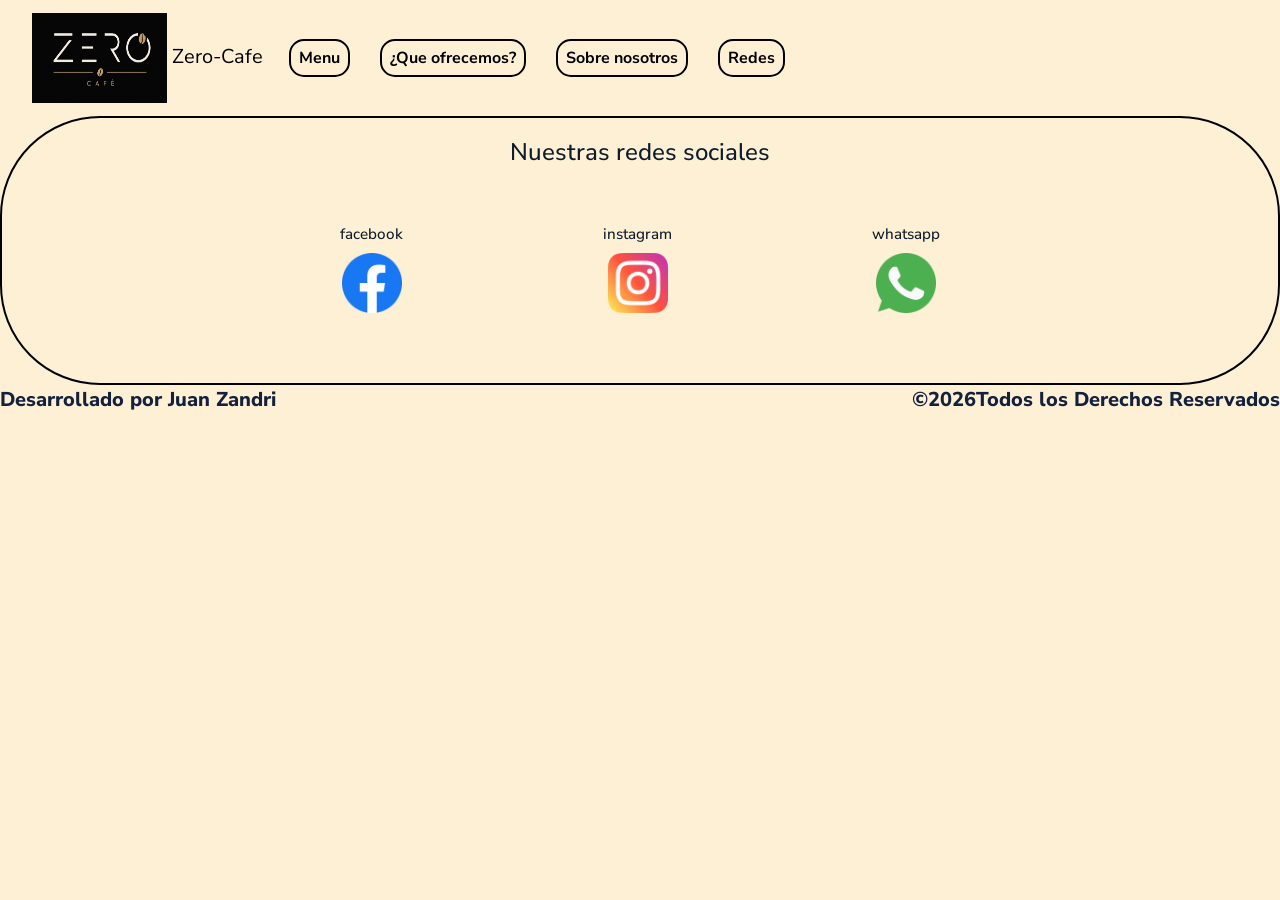
==== pages/contacto.html @ 095534e2 "feat: add bootstrap navbar with responsive toggle to remaining pages" ====
<!DOCTYPE html>
<html lang="es">
<head>
    <meta charset="UTF-8">
    <meta name="viewport" content="width=device-width, initial-scale=1.0">
    <title>Zero-Cafe / Contacto</title>

  <!-- Bootstrap-->
    <link href="https://cdn.jsdelivr.net/npm/bootstrap@5.3.3/dist/css/bootstrap.min.css" rel="stylesheet">

     <!-- css -->
    <link rel="stylesheet" href="../styles/styles.css">
</head>
<body>
  <header>
    <nav class="navbar navbar-expand-lg">
        <div class="container-fluid">
            <a class="navbar-brand" href="../index.html">
                <img class="logo" src="../logos/zero.jpeg" alt="Logo de la empresa Zero-Cafe" title="Logo Zero-Cafe">
                Zero-Cafe
            </a>

            <button class="navbar-toggler" type="button" data-bs-toggle="collapse" data-bs-target="#navbarNav"
                    aria-controls="navbarNav" aria-expanded="false" aria-label="Toggle navigation">
                <span class="navbar-toggler-icon"></span>
            </button>

            <div class="collapse navbar-collapse" id="navbarNav">
                <ul class="navbar-nav ms-auto">
                    <li class="nav-item">
                        <a class="nav-link mi-link" href="menu.html" title="Menu">Menu</a>
                    </li>
                    <li class="nav-item">
                        <a class="nav-link mi-link" href="servicios.html" title="servicios">¿Que ofrecemos?</a>
                    </li>
                    <li class="nav-item">
                        <a class="nav-link mi-link" href="sobre-mi.html" title="nosotros">Sobre nosotros</a>
                    </li>
                    <li class="nav-item">
                        <a class="nav-link mi-link" href="contacto.html" title="nuestras redes">Redes</a>
                    </li>
                </ul>
            </div>
        </div>
    </nav>
</header>
    <main>
      <section class="seccion-redes">
        <h2>Nuestras redes sociales</h2>
        <div class="contenedor-redes">
        <article>
          <h3>facebook</h3>
          <a href="https://www.facebook.com/?locale=es_LA" area-label="facebook" title="Nuestro facebook">
            <img class="RRSS-img-2" src="../logos/facebook.png" alt="logo facebook" title="facebook">
          </a>
        </article>
        <article>
          <h3>instagram</h3>
          <a  href="https://www.instagram.com/" area-label="instagram" title="Nuestro instagram">
            <img class="RRSS-img-2" src="../logos/instagram.png" alt="logo instagram" title="instagram">
          </a>
        </article>
        <article>
          <h3>whatsapp</h3>
          <a href="https://web.whatsapp.com/" area-label="whatsapp" title="Nuestro whatsapp">
            <img class="RRSS-img-2" src="../logos/whatsapp.png" alt="logo de whatsapp" title="whatsapp">
          </a>
        </article>
        </div>
        </section>
    </main>
    <footer>
    <p>Desarrollado por Juan Zandri</p>
    <p>&copy;<span id="year"></span>Todos los Derechos Reservados</p>
</footer>
<script src="https://cdn.jsdelivr.net/npm/bootstrap@5.3.3/dist/js/bootstrap.bundle.min.js">
    
</script>
<script>
     document.getElementById("year").textContent = new Date().getFullYear();
</script>
</body>
</html>
---- styles/styles.css ----
/* selector(etiqueta,class,id) {
 propiedad: valor;
} */
 /* font-family:Nunito Sans */
@import url('https://fonts.googleapis.com/css2?family=Nunito+Sans:ital,opsz,wght@0,6..12,200..1000;1,6..12,200..1000&family=Roboto&display=swap');
/* font-family: "Nunito Sans", sans-serif; */

/* colores
titulos #14213D */

:root{
--headings: #0D1B2A;
--text: #14213D;
--font-text:'Segoe UI', Tahoma, Geneva, Verdana, sans-serif;
--background-tarjetas: #fdf0d5;
}


body {
   background-color: #FDF0D5;
   font-family: "Nunito Sans", sans-serif;
}

 h1 {
    color: #0D1B2A;
    font-size: 2.5rem;
    
 } 
 p{
    color: #14213D;
    font-size: 1.25rem;
 }
 .cafes {
    color: #1B263B;
    font-size: 1.25rem;
    font-weight: 400;
 }
 h2, h3 {
   font-size: 1.5rem;
   color: #0D1B2A;
 }
 
 /* header */
header {
   position: sticky;
   top: 0;
   display: flex;
   justify-content: space-between;
   align-items: center;
   padding: 0 20px;

}

 .logo {
   width: 15vh;
   height: 10vh;
 }

 header nav ul{
   display: flex;
  gap: 10px;
 }

 header nav ul li {
   list-style: none;
   margin: 10px;
 }
 .nav-link {
   text-decoration: none;
   color:black;
   font-weight: 700;
   padding: 5px;
   border: 2px solid black;
   border-radius: 15px;
 }

 /* footer */
 footer{
   display: flex;
   justify-content:space-between;
   align-items: center;
   font-weight: 800;
 }

   .RS{
   display: flex;
   gap: 10px;   
   list-style: none;
   }
 .RRSS-img-ws{
position: fixed;
bottom: 50px;
right: 30px;
height: 5vh;
width: auto;
 }

 .footer-nav {
   list-style: none;
 }

.RRSS-img {
  
   height: 5vh;
   width: auto;
}

/* MENU */
.coffee{
display: flex;
flex-direction: column;
justify-content: space-evenly;

}


.logo-menu {
   width: 150vh;
   height: auto;
}

.coffee-img {
   width: 100vh;
   height: auto;
   
   
}

.comida-img {
   width: 100vh;
   height: auto;
}



/* INICIO */
.hero{
   display: flex;
   flex-direction: row;
  justify-content: space-evenly;
  align-items: center;
}
.inicio{
   height: 80vh;
   padding: 150px ;
}

.hero-img{
   width: 45vw;
   height: auto;
   border-radius: 30px;
}

.left{
   display: flex;
   flex-direction: column;
   align-items: center;
   font-weight: bold;
   font-size: small;
   gap: 5px;
}

.hero-title{
   color: var(--headings)
}

.hero-p, .hero-list{
color: var(--text)
}

.hero-list{
   list-style: none;
   display: flex;
   gap: 10px;
}

.hero-list li{
  padding: 5px;
  
}

.hero-nav{
   
}

.hero-nav a{
   text-decoration: none;
   color:var(--text);
   border: 2px solid black;
   border-radius: 20px;
   padding: 5px;
   font-weight: 800;
}

.right{

}

 .img-principal {
   width: 40vh;
   height: auto;
   border: 10px;
   border-radius: 50px;
   }
   
   /* TARJETA DE PRESENTACION, CAFES */

   .coffee {
  padding: 40px 20px;
  background-color: #FDF0D5; /* Fondo claro crema */
  font-family: 'Segoe UI', Tahoma, Geneva, Verdana, sans-serif;
  color: #2c221e;
}

/* Título principal "Cafes" */
.section-coffe {
  align-items: center;
  font-size: 2.5rem;
  margin-bottom: 30px;
  color: #1a1a1a;
}

/* Contenedor Grid para las tarjetas */
.coffee {
  display: flex;
  flex-direction: column;
  align-items: center;
}

/* Transformación de cada <article> en una tarjeta*/
.coffee article {
  background-color: #FDF0D5;
  border: 2px solid #1a1a1a;
  border-radius: 12px;
  padding: 24px;
  margin-bottom: 25px;
  max-width: 500px;
  width: 100%;
}


/* Títulos de cada café (h3) */
.coffee article h3 {
  font-size: 1.5rem;
  margin-top: 0;
  margin-bottom: 15px;
  color: #2c221e;
  border-bottom: 2px solid #FDF0D5;
  padding-bottom: 8px;
}

/* Ajuste y centrado de las imágenes */
.coffee-img {
  width: 100%;
  height: 280px;
  object-fit: cover;
  border-radius: 8px;
  display: block;
  margin-bottom: 15px;
}

/* Párrafo con la descripción */
.cafes {
  font-size: 0.95rem;
  line-height: 1.6;
  color: #555555;
  margin: 0;
}

/* Tarjetas de presentación comidas */

.section-c{
  padding: 40px 20px;
  background-color: #FDF0D5; /* Fondo claro crema */
  font-family: 'Segoe UI', Tahoma, Geneva, Verdana, sans-serif;
  color: #2c221e;
  display: flex;
  flex-direction: column;
  align-items: center;
}

/* titulo principal */
.comida{
   align-items: center;
   font-size: 2.5rem;
   margin-bottom: 30px;
   color: #1a1a1a;
}
 /* transformacion de article en tarjeta */
.section-c article{
   background-color: #FDF0D5;
   border: 2px solid black;
   border-radius: 12px;
   padding: 25px ;
   margin-bottom: 25px;
   max-width:500px ;
   width:100% ;
}

/* titulo de cada cafe (h3) */

.section-c article h3{
  font-size: 1.5rem;
  margin-top: 0;
  margin-bottom: 15px;
  color: #2c221e;
  border-bottom: 2px solid #f0e6d8;
  padding-bottom: 8px;
}

/* ajuste de las imagenes */
.comida-img{
  width: 100%;
  height: 280px;
  object-fit: cover;
  border-radius: 8px;
  display: block;
  margin-bottom: 15px;
}

.comida-p{
   font-size: 0.95rem;
   line-height: 1.6;
   color: #555555;
   margin: 0;
}

/* SOBRE MI */

.tarjeta-historia{
   display: flex;
   align-items: center;
   background-color: #FDF0D5;
   border: 2px solid black;
   border-radius: 12px;
   padding: 24px;
   margin: 20px auto;
   max-width: 80%;
}

.texto-tarjeta p{
   padding: 10px;
   font-family: var(--font-text);
   font-size:medium
}

.texto-tarjeta-2 p{
   font-family: var(--font-text);
   font-size: medium;
}


/* SERVICIOS */

.section-servicios{
   display: flex;
   gap: 20px;
   padding: 40px;
   justify-content: center
   ;
  
}

.servicios-img {
   width: 90px;
   height: auto;
   margin-bottom: 16px;
   border-radius: 50px;
   object-fit: cover;
}

.tarjeta-servicio{
   background-color: #1a1a1a;
   border: 2px solid #c8a364;
   color: #ffff;
   border-radius: 50px;
   align-items: center;
   padding: 20px;
   width: auto;
   text-align: center;
}

.tarjeta-servicio h2{
   font-family:  'Segoe UI', Tahoma, Geneva, Verdana, sans-serif;
   margin-top: 0;
   margin-bottom: 16px;
   color: #fcf8ee;
}

.tarjeta-servicio p{
   font-family: var(--font-text);
   font-size: medium;
   color: #fcf8ee;
}

/* CONTACTO */

.seccion-redes{
   text-align: center;
   padding: 20px;
   border: 2px solid black;
   border-radius: 100px;
}

.contenedor-redes{
display: flex;
flex-direction: row;
padding: 50px;
gap: 200px;
justify-content: center;
align-items: center;
}

.section-redes h2{
   margin-top: 0;
    font-family:  'Segoe UI', Tahoma, Geneva, Verdana, sans-serif;
    margin-bottom: 25px;
}

.RRSS-img-2{
   width: 60px;
  height: 60px;   
}

.contenedor-redes h3 {
  font-size: 0.95rem;
  margin-bottom: 10px;
}
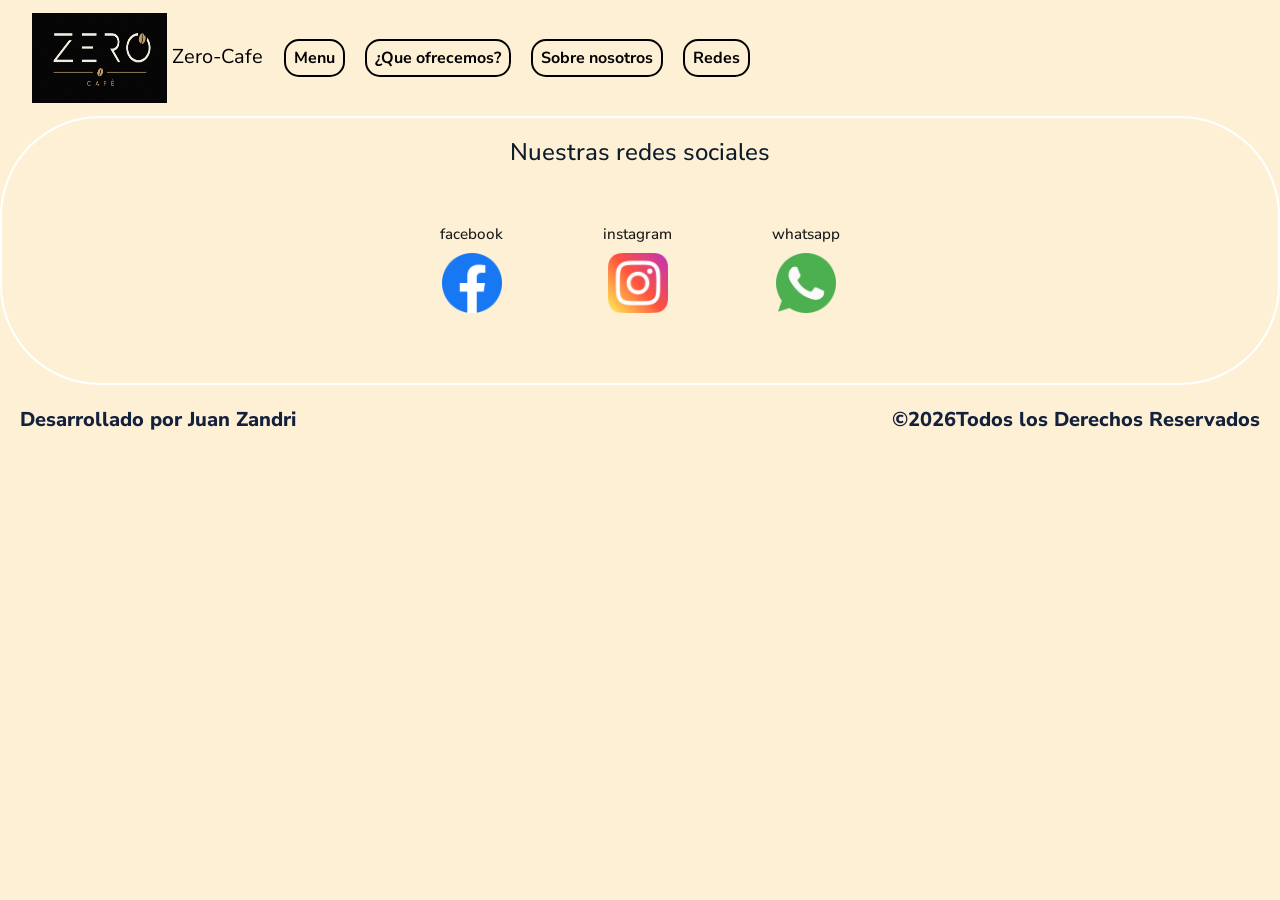
==== commit f09db948: "Add files via upload" ====
--- a/pages/contacto.html
+++ b/pages/contacto.html
@@ -1,83 +1,83 @@
-<!DOCTYPE html>
-<html lang="es">
-<head>
-    <meta charset="UTF-8">
-    <meta name="viewport" content="width=device-width, initial-scale=1.0">
-    <title>Zero-Cafe / Contacto</title>
-
-  <!-- Bootstrap-->
-    <link href="https://cdn.jsdelivr.net/npm/bootstrap@5.3.3/dist/css/bootstrap.min.css" rel="stylesheet">
-
-     <!-- css -->
-    <link rel="stylesheet" href="../styles/styles.css">
-</head>
-<body>
-  <header>
-    <nav class="navbar navbar-expand-lg">
-        <div class="container-fluid">
-            <a class="navbar-brand" href="../index.html">
-                <img class="logo" src="../logos/zero.jpeg" alt="Logo de la empresa Zero-Cafe" title="Logo Zero-Cafe">
-                Zero-Cafe
-            </a>
-
-            <button class="navbar-toggler" type="button" data-bs-toggle="collapse" data-bs-target="#navbarNav"
-                    aria-controls="navbarNav" aria-expanded="false" aria-label="Toggle navigation">
-                <span class="navbar-toggler-icon"></span>
-            </button>
-
-            <div class="collapse navbar-collapse" id="navbarNav">
-                <ul class="navbar-nav ms-auto">
-                    <li class="nav-item">
-                        <a class="nav-link mi-link" href="menu.html" title="Menu">Menu</a>
-                    </li>
-                    <li class="nav-item">
-                        <a class="nav-link mi-link" href="servicios.html" title="servicios">¿Que ofrecemos?</a>
-                    </li>
-                    <li class="nav-item">
-                        <a class="nav-link mi-link" href="sobre-mi.html" title="nosotros">Sobre nosotros</a>
-                    </li>
-                    <li class="nav-item">
-                        <a class="nav-link mi-link" href="contacto.html" title="nuestras redes">Redes</a>
-                    </li>
-                </ul>
-            </div>
-        </div>
-    </nav>
-</header>
-    <main>
-      <section class="seccion-redes">
-        <h2>Nuestras redes sociales</h2>
-        <div class="contenedor-redes">
-        <article>
-          <h3>facebook</h3>
-          <a href="https://www.facebook.com/?locale=es_LA" area-label="facebook" title="Nuestro facebook">
-            <img class="RRSS-img-2" src="../logos/facebook.png" alt="logo facebook" title="facebook">
-          </a>
-        </article>
-        <article>
-          <h3>instagram</h3>
-          <a  href="https://www.instagram.com/" area-label="instagram" title="Nuestro instagram">
-            <img class="RRSS-img-2" src="../logos/instagram.png" alt="logo instagram" title="instagram">
-          </a>
-        </article>
-        <article>
-          <h3>whatsapp</h3>
-          <a href="https://web.whatsapp.com/" area-label="whatsapp" title="Nuestro whatsapp">
-            <img class="RRSS-img-2" src="../logos/whatsapp.png" alt="logo de whatsapp" title="whatsapp">
-          </a>
-        </article>
-        </div>
-        </section>
-    </main>
-    <footer>
-    <p>Desarrollado por Juan Zandri</p>
-    <p>&copy;<span id="year"></span>Todos los Derechos Reservados</p>
-</footer>
-<script src="https://cdn.jsdelivr.net/npm/bootstrap@5.3.3/dist/js/bootstrap.bundle.min.js">
-    
-</script>
-<script>
-     document.getElementById("year").textContent = new Date().getFullYear();
-</script>
-</body>
+<!DOCTYPE html>
+<html lang="es">
+<head>
+    <meta charset="UTF-8">
+    <meta name="viewport" content="width=device-width, initial-scale=1.0">
+    <title>Zero-Cafe / Contacto</title>
+
+  <!-- Bootstrap-->
+    <link href="https://cdn.jsdelivr.net/npm/bootstrap@5.3.3/dist/css/bootstrap.min.css" rel="stylesheet">
+
+     <!-- css -->
+    <link rel="stylesheet" href="../styles/styles.css">
+</head>
+<body>
+  <header>
+    <nav class="navbar navbar-expand-lg">
+        <div class="container-fluid">
+            <a class="navbar-brand" href="../index.html">
+                <img class="logo" src="../logos/zero.jpeg" alt="Logo de la empresa Zero-Cafe" title="Logo Zero-Cafe">
+                Zero-Cafe
+            </a>
+
+            <button class="navbar-toggler" type="button" data-bs-toggle="collapse" data-bs-target="#navbarNav"
+                    aria-controls="navbarNav" aria-expanded="false" aria-label="Toggle navigation">
+                <span class="navbar-toggler-icon"></span>
+            </button>
+
+            <div class="collapse navbar-collapse" id="navbarNav">
+                <ul class="navbar-nav ms-auto">
+                    <li class="nav-item">
+                        <a class="nav-link mi-link" href="menu.html" title="Menu">Menu</a>
+                    </li>
+                    <li class="nav-item">
+                        <a class="nav-link mi-link" href="servicios.html" title="servicios">¿Que ofrecemos?</a>
+                    </li>
+                    <li class="nav-item">
+                        <a class="nav-link mi-link" href="sobre-mi.html" title="nosotros">Sobre nosotros</a>
+                    </li>
+                    <li class="nav-item">
+                        <a class="nav-link mi-link" href="contacto.html" title="nuestras redes">Redes</a>
+                    </li>
+                </ul>
+            </div>
+        </div>
+    </nav>
+</header>
+    <main>
+      <section class="seccion-redes">
+        <h2>Nuestras redes sociales</h2>
+        <div class="contenedor-redes">
+        <article>
+          <h3>facebook</h3>
+          <a href="https://www.facebook.com/?locale=es_LA" area-label="facebook" title="Nuestro facebook">
+            <img class="RRSS-img-2" src="../logos/facebook.png" alt="logo facebook" title="facebook">
+          </a>
+        </article>
+        <article>
+          <h3>instagram</h3>
+          <a  href="https://www.instagram.com/" area-label="instagram" title="Nuestro instagram">
+            <img class="RRSS-img-2" src="../logos/instagram.png" alt="logo instagram" title="instagram">
+          </a>
+        </article>
+        <article>
+          <h3>whatsapp</h3>
+          <a href="https://web.whatsapp.com/" area-label="whatsapp" title="Nuestro whatsapp">
+            <img class="RRSS-img-2" src="../logos/whatsapp.png" alt="logo de whatsapp" title="whatsapp">
+          </a>
+        </article>
+        </div>
+        </section>
+    </main>
+    <footer>
+    <p>Desarrollado por Juan Zandri</p>
+    <p>&copy;<span id="year"></span>Todos los Derechos Reservados</p>
+</footer>
+<script src="https://cdn.jsdelivr.net/npm/bootstrap@5.3.3/dist/js/bootstrap.bundle.min.js">
+    
+</script>
+<script>
+     document.getElementById("year").textContent = new Date().getFullYear();
+</script>
+</body>
 </html>
--- a/styles/styles.css
+++ b/styles/styles.css
@@ -1,428 +1,641 @@
-/* selector(etiqueta,class,id) {
- propiedad: valor;
-} */
- /* font-family:Nunito Sans */
-@import url('https://fonts.googleapis.com/css2?family=Nunito+Sans:ital,opsz,wght@0,6..12,200..1000;1,6..12,200..1000&family=Roboto&display=swap');
-/* font-family: "Nunito Sans", sans-serif; */
-
-/* colores
-titulos #14213D */
-
-:root{
---headings: #0D1B2A;
---text: #14213D;
---font-text:'Segoe UI', Tahoma, Geneva, Verdana, sans-serif;
---background-tarjetas: #fdf0d5;
-}
-
-
-body {
-   background-color: #FDF0D5;
-   font-family: "Nunito Sans", sans-serif;
-}
-
- h1 {
-    color: #0D1B2A;
-    font-size: 2.5rem;
-    
- } 
- p{
-    color: #14213D;
-    font-size: 1.25rem;
- }
- .cafes {
-    color: #1B263B;
-    font-size: 1.25rem;
-    font-weight: 400;
- }
- h2, h3 {
-   font-size: 1.5rem;
-   color: #0D1B2A;
- }
- 
- /* header */
-header {
-   position: sticky;
-   top: 0;
-   display: flex;
-   justify-content: space-between;
-   align-items: center;
-   padding: 0 20px;
-
-}
-
- .logo {
-   width: 15vh;
-   height: 10vh;
- }
-
- header nav ul{
-   display: flex;
-  gap: 10px;
- }
-
- header nav ul li {
-   list-style: none;
-   margin: 10px;
- }
- .nav-link {
-   text-decoration: none;
-   color:black;
-   font-weight: 700;
-   padding: 5px;
-   border: 2px solid black;
-   border-radius: 15px;
- }
-
- /* footer */
- footer{
-   display: flex;
-   justify-content:space-between;
-   align-items: center;
-   font-weight: 800;
- }
-
-   .RS{
-   display: flex;
-   gap: 10px;   
-   list-style: none;
-   }
- .RRSS-img-ws{
-position: fixed;
-bottom: 50px;
-right: 30px;
-height: 5vh;
-width: auto;
- }
-
- .footer-nav {
-   list-style: none;
- }
-
-.RRSS-img {
-  
-   height: 5vh;
-   width: auto;
-}
-
-/* MENU */
-.coffee{
-display: flex;
-flex-direction: column;
-justify-content: space-evenly;
-
-}
-
-
-.logo-menu {
-   width: 150vh;
-   height: auto;
-}
-
-.coffee-img {
-   width: 100vh;
-   height: auto;
-   
-   
-}
-
-.comida-img {
-   width: 100vh;
-   height: auto;
-}
-
-
-
-/* INICIO */
-.hero{
-   display: flex;
-   flex-direction: row;
-  justify-content: space-evenly;
-  align-items: center;
-}
-.inicio{
-   height: 80vh;
-   padding: 150px ;
-}
-
-.hero-img{
-   width: 45vw;
-   height: auto;
-   border-radius: 30px;
-}
-
-.left{
-   display: flex;
-   flex-direction: column;
-   align-items: center;
-   font-weight: bold;
-   font-size: small;
-   gap: 5px;
-}
-
-.hero-title{
-   color: var(--headings)
-}
-
-.hero-p, .hero-list{
-color: var(--text)
-}
-
-.hero-list{
-   list-style: none;
-   display: flex;
-   gap: 10px;
-}
-
-.hero-list li{
-  padding: 5px;
-  
-}
-
-.hero-nav{
-   
-}
-
-.hero-nav a{
-   text-decoration: none;
-   color:var(--text);
-   border: 2px solid black;
-   border-radius: 20px;
-   padding: 5px;
-   font-weight: 800;
-}
-
-.right{
-
-}
-
- .img-principal {
-   width: 40vh;
-   height: auto;
-   border: 10px;
-   border-radius: 50px;
-   }
-   
-   /* TARJETA DE PRESENTACION, CAFES */
-
-   .coffee {
-  padding: 40px 20px;
-  background-color: #FDF0D5; /* Fondo claro crema */
-  font-family: 'Segoe UI', Tahoma, Geneva, Verdana, sans-serif;
-  color: #2c221e;
-}
-
-/* Título principal "Cafes" */
-.section-coffe {
-  align-items: center;
-  font-size: 2.5rem;
-  margin-bottom: 30px;
-  color: #1a1a1a;
-}
-
-/* Contenedor Grid para las tarjetas */
-.coffee {
-  display: flex;
-  flex-direction: column;
-  align-items: center;
-}
-
-/* Transformación de cada <article> en una tarjeta*/
-.coffee article {
-  background-color: #FDF0D5;
-  border: 2px solid #1a1a1a;
-  border-radius: 12px;
-  padding: 24px;
-  margin-bottom: 25px;
-  max-width: 500px;
-  width: 100%;
-}
-
-
-/* Títulos de cada café (h3) */
-.coffee article h3 {
-  font-size: 1.5rem;
-  margin-top: 0;
-  margin-bottom: 15px;
-  color: #2c221e;
-  border-bottom: 2px solid #FDF0D5;
-  padding-bottom: 8px;
-}
-
-/* Ajuste y centrado de las imágenes */
-.coffee-img {
-  width: 100%;
-  height: 280px;
-  object-fit: cover;
-  border-radius: 8px;
-  display: block;
-  margin-bottom: 15px;
-}
-
-/* Párrafo con la descripción */
-.cafes {
-  font-size: 0.95rem;
-  line-height: 1.6;
-  color: #555555;
-  margin: 0;
-}
-
-/* Tarjetas de presentación comidas */
-
-.section-c{
-  padding: 40px 20px;
-  background-color: #FDF0D5; /* Fondo claro crema */
-  font-family: 'Segoe UI', Tahoma, Geneva, Verdana, sans-serif;
-  color: #2c221e;
-  display: flex;
-  flex-direction: column;
-  align-items: center;
-}
-
-/* titulo principal */
-.comida{
-   align-items: center;
-   font-size: 2.5rem;
-   margin-bottom: 30px;
-   color: #1a1a1a;
-}
- /* transformacion de article en tarjeta */
-.section-c article{
-   background-color: #FDF0D5;
-   border: 2px solid black;
-   border-radius: 12px;
-   padding: 25px ;
-   margin-bottom: 25px;
-   max-width:500px ;
-   width:100% ;
-}
-
-/* titulo de cada cafe (h3) */
-
-.section-c article h3{
-  font-size: 1.5rem;
-  margin-top: 0;
-  margin-bottom: 15px;
-  color: #2c221e;
-  border-bottom: 2px solid #f0e6d8;
-  padding-bottom: 8px;
-}
-
-/* ajuste de las imagenes */
-.comida-img{
-  width: 100%;
-  height: 280px;
-  object-fit: cover;
-  border-radius: 8px;
-  display: block;
-  margin-bottom: 15px;
-}
-
-.comida-p{
-   font-size: 0.95rem;
-   line-height: 1.6;
-   color: #555555;
-   margin: 0;
-}
-
-/* SOBRE MI */
-
-.tarjeta-historia{
-   display: flex;
-   align-items: center;
-   background-color: #FDF0D5;
-   border: 2px solid black;
-   border-radius: 12px;
-   padding: 24px;
-   margin: 20px auto;
-   max-width: 80%;
-}
-
-.texto-tarjeta p{
-   padding: 10px;
-   font-family: var(--font-text);
-   font-size:medium
-}
-
-.texto-tarjeta-2 p{
-   font-family: var(--font-text);
-   font-size: medium;
-}
-
-
-/* SERVICIOS */
-
-.section-servicios{
-   display: flex;
-   gap: 20px;
-   padding: 40px;
-   justify-content: center
-   ;
-  
-}
-
-.servicios-img {
-   width: 90px;
-   height: auto;
-   margin-bottom: 16px;
-   border-radius: 50px;
-   object-fit: cover;
-}
-
-.tarjeta-servicio{
-   background-color: #1a1a1a;
-   border: 2px solid #c8a364;
-   color: #ffff;
-   border-radius: 50px;
-   align-items: center;
-   padding: 20px;
-   width: auto;
-   text-align: center;
-}
-
-.tarjeta-servicio h2{
-   font-family:  'Segoe UI', Tahoma, Geneva, Verdana, sans-serif;
-   margin-top: 0;
-   margin-bottom: 16px;
-   color: #fcf8ee;
-}
-
-.tarjeta-servicio p{
-   font-family: var(--font-text);
-   font-size: medium;
-   color: #fcf8ee;
-}
-
-/* CONTACTO */
-
-.seccion-redes{
-   text-align: center;
-   padding: 20px;
-   border: 2px solid black;
-   border-radius: 100px;
-}
-
-.contenedor-redes{
-display: flex;
-flex-direction: row;
-padding: 50px;
-gap: 200px;
-justify-content: center;
-align-items: center;
-}
-
-.section-redes h2{
-   margin-top: 0;
-    font-family:  'Segoe UI', Tahoma, Geneva, Verdana, sans-serif;
-    margin-bottom: 25px;
-}
-
-.RRSS-img-2{
-   width: 60px;
-  height: 60px;   
-}
-
-.contenedor-redes h3 {
-  font-size: 0.95rem;
-  margin-bottom: 10px;
+/* selector(etiqueta,class,id) {
+ propiedad: valor;
+} */
+/* font-family:Nunito Sans */
+@import url('https://fonts.googleapis.com/css2?family=Nunito+Sans:ital,opsz,wght@0,6..12,200..1000;1,6..12,200..1000&family=Roboto&display=swap');
+
+:root{
+  --headings: #0D1B2A;
+  --text: #14213D;
+  --font-text:'Segoe UI', Tahoma, Geneva, Verdana, sans-serif;
+  --background-tarjetas: #fdf0d5;
+}
+
+img {
+  max-width: 100%;
+  height: auto;
+}
+
+/* BASE = MOBILE
+   Todo lo de acá abajo es el diseño de celular. */
+
+body {
+  background-color: #0d1b2a;
+  font-family: "Nunito Sans", sans-serif;
+}
+
+h1 {
+  color: #ffffff;
+  font-size: 2rem;
+}
+
+p {
+  color: #ffffff;
+  font-size: 1.1rem;
+}
+
+.cafes {
+  color: #ffffff;
+  font-size: 1.1rem;
+  font-weight: 400;
+}
+
+h2, h3 {
+  font-size: 1.3rem;
+  color: #ffffff;
+}
+
+/* header */
+header {
+  display: flex;
+  flex-direction: column;
+  align-items: center;
+  gap: 15px;
+  padding: 15px;
+}
+
+.logo {
+  width: auto;
+  height: 8vh;
+}
+
+header nav ul {
+  display: flex;
+  flex-wrap: wrap;
+  justify-content: center;
+  gap: 10px;
+}
+
+header nav ul li {
+  list-style: none;
+  margin: 5px;
+}
+
+.nav-link {
+  text-decoration: none;
+  color: #ffffff;
+  font-weight: 700;
+  padding: 5px 10px;
+  border: 2px solid #ffffff;
+  border-radius: 15px;
+  transition: background-color 0.3s ease, color 0.3s ease, transform 0.15s ease;
+}
+
+.nav-link:hover {
+  background-color: #ffffff;
+  color: #0d1b2a;
+}
+
+.nav-link:focus {
+  outline: 2px solid #c8a364;
+  outline-offset: 2px;
+}
+
+.nav-link:active {
+  transform: scale(0.95);
+}
+
+/* footer */
+footer {
+  display: flex;
+  flex-direction: column;
+  justify-content: center;
+  align-items: center;
+  gap: 15px;
+  font-weight: 800;
+  padding: 20px;
+}
+
+footer p {
+  color: #ffffff;
+}
+
+.RS {
+  display: flex;
+  gap: 10px;
+  list-style: none;
+}
+
+.RRSS-img-ws {
+  position: fixed;
+  bottom: 20px;
+  right: 20px;
+  height: 5vh;
+  width: auto;
+  transition: transform 0.3s ease;
+}
+
+.RRSS-img-ws:hover {
+  transform: scale(1.1);
+}
+
+.footer-nav {
+  list-style: none;
+}
+
+.RRSS-img {
+  height: 5vh;
+  width: auto;
+  transition: transform 0.3s ease;
+}
+
+.RRSS-img:hover {
+  transform: scale(1.1);
+}
+
+/* MENU */
+.coffee {
+  display: flex;
+  flex-direction: column;
+  align-items: center;
+  padding: 40px 20px;
+  background-color: #0d1b2a;
+  font-family: 'Segoe UI', Tahoma, Geneva, Verdana, sans-serif;
+  color: #ffffff;
+}
+
+.logo-menu {
+  width: 60vw;
+  height: auto;
+}
+
+.coffee-img {
+  width: 100%;
+  height: 280px;
+  object-fit: cover;
+  border-radius: 8px;
+  display: block;
+  margin-bottom: 15px;
+}
+
+.comida-img {
+  width: 100%;
+  height: 280px;
+  object-fit: cover;
+  border-radius: 8px;
+  display: block;
+  margin-bottom: 15px;
+}
+
+.section-coffee {
+  font-size: 1.8rem;
+  margin-bottom: 30px;
+  color: #ffffff;
+  text-align: center;
+}
+
+.coffee article {
+  background-color: #14213D;
+  border: 2px solid #ffffff;
+  border-radius: 12px;
+  padding: 24px;
+  margin-bottom: 25px;
+  max-width: 500px;
+  width: 100%;
+  transition: transform 0.3s ease, box-shadow 0.3s ease;
+}
+
+.coffee article:hover {
+  transform: translateY(-8px);
+  box-shadow: 0 10px 20px rgba(0, 0, 0, 0.3);
+}
+
+.coffee article h3 {
+  font-size: 1.3rem;
+  margin-top: 0;
+  margin-bottom: 15px;
+  color: #ffffff;
+  border-bottom: 2px solid #ffffff;
+  padding-bottom: 8px;
+}
+
+/* Tarjetas de comida */
+.section-c {
+  padding: 40px 20px;
+  background-color: #0d1b2a;
+  font-family: 'Segoe UI', Tahoma, Geneva, Verdana, sans-serif;
+  color: #ffffff;
+  display: flex;
+  flex-direction: column;
+  align-items: center;
+}
+
+.comida {
+  font-size: 1.8rem;
+  margin-bottom: 30px;
+  color: #ffffff;
+  text-align: center;
+}
+
+.section-c article {
+  background-color: #14213D;
+  border: 2px solid #ffffff;
+  border-radius: 12px;
+  padding: 25px;
+  margin-bottom: 25px;
+  max-width: 500px;
+  width: 100%;
+  transition: transform 0.3s ease, box-shadow 0.3s ease;
+}
+
+.section-c article:hover {
+  transform: translateY(-8px);
+  box-shadow: 0 10px 20px rgba(0, 0, 0, 0.3);
+}
+
+.section-c article h3 {
+  font-size: 1.3rem;
+  margin-top: 0;
+  margin-bottom: 15px;
+  color: #ffffff;
+  border-bottom: 2px solid #f0e6d8;
+  padding-bottom: 8px;
+}
+
+.comida-p {
+  font-size: 0.95rem;
+  line-height: 1.6;
+  color: #ffffff;
+  margin: 0;
+}
+
+/* INICIO / HERO — con grid-template-areas */
+.inicio {
+  min-height: 80vh;
+  padding: 30px 20px;
+}
+
+.hero {
+  display: grid;
+  grid-template-columns: 1fr;
+  grid-template-areas:
+    "imagen"
+    "texto";
+  gap: 20px;
+  align-items: center;
+  justify-items: center;
+}
+
+.left {
+  grid-area: texto;
+  display: flex;
+  flex-direction: column;
+  align-items: center;
+  text-align: center;
+  font-weight: bold;
+  font-size: small;
+  gap: 5px;
+}
+
+.right {
+  grid-area: imagen;
+}
+
+.hero-img {
+  width: 80vw;
+  height: auto;
+  border-radius: 30px;
+}
+
+.hero-title {
+  color: #ffffff;
+}
+
+.hero-p, .hero-list {
+  color: #ffffff;
+}
+
+.hero-list {
+  list-style: none;
+  display: flex;
+  flex-wrap: wrap;
+  justify-content: center;
+  gap: 10px;
+}
+
+.hero-list li {
+  padding: 5px;
+}
+
+.hero-nav a {
+  text-decoration: none;
+  color: #ffffff;
+  border: 2px solid #ffffff;
+  border-radius: 20px;
+  padding: 5px 10px;
+  font-weight: 800;
+  transition: background-color 0.3s ease, color 0.3s ease, transform 0.15s ease;
+}
+
+.hero-nav a:hover {
+  background-color: #ffffff;
+  color: #0d1b2a;
+}
+
+.hero-nav a:focus {
+  outline: 2px solid #c8a364;
+  outline-offset: 2px;
+}
+
+.hero-nav a:active {
+  transform: scale(0.95);
+}
+
+.img-principal {
+  width: 60vw;
+  max-width: 300px;
+  height: auto;
+  border-radius: 50px;
+}
+
+/* SOBRE MI */
+.tarjeta-historia {
+  display: flex;
+  flex-direction: column;
+  align-items: center;
+  background-color: #14213D;
+  border: 2px solid #ffffff;
+  border-radius: 12px;
+  padding: 16px;
+  margin: 20px auto;
+  max-width: 90%;
+}
+
+.tarjeta-historia img {
+  width: 100%;
+  max-width: 280px;
+}
+
+.texto-tarjeta p,
+.texto-tarjeta-2 p {
+  padding: 10px;
+  font-family: var(--font-text);
+  font-size: medium;
+  color: #ffffff;
+}
+
+/* SERVICIOS */
+.section-servicios {
+  padding: 20px;
+}
+
+.servicios-img {
+  width: 90px;
+  height: auto;
+  margin-bottom: 16px;
+  border-radius: 50px;
+  object-fit: cover;
+}
+
+.tarjeta-servicio {
+  background-color: #14213D;
+  border: 2px solid #c8a364;
+  color: #ffffff;
+  border-radius: 30px;
+  align-items: center;
+  padding: 20px;
+  width: 100%;
+  max-width: 350px;
+  margin: 0 auto 20px auto;
+  text-align: center;
+  transition: transform 0.3s ease, box-shadow 0.3s ease, border-color 0.3s ease;
+}
+
+.tarjeta-servicio:hover {
+  transform: translateY(-8px);
+  box-shadow: 0 10px 20px rgba(0, 0, 0, 0.4);
+  border-color: #ffffff;
+}
+
+.tarjeta-servicio h2 {
+  font-family: 'Segoe UI', Tahoma, Geneva, Verdana, sans-serif;
+  margin-top: 0;
+  margin-bottom: 16px;
+  color: #fcf8ee;
+}
+
+.tarjeta-servicio p {
+  font-family: var(--font-text);
+  font-size: medium;
+  color: #fcf8ee;
+}
+
+/* CONTACTO */
+.seccion-redes {
+  text-align: center;
+  padding: 20px;
+  border: 2px solid #ffffff;
+  border-radius: 30px;
+}
+
+.contenedor-redes {
+  display: flex;
+  flex-direction: column;
+  padding: 20px;
+  gap: 30px;
+  justify-content: center;
+  align-items: center;
+}
+
+.section-redes h2 {
+  margin-top: 0;
+  font-family: 'Segoe UI', Tahoma, Geneva, Verdana, sans-serif;
+  margin-bottom: 25px;
+  color: #ffffff;
+}
+
+.RRSS-img-2 {
+  width: 60px;
+  height: 60px;
+  transition: transform 0.3s ease;
+}
+
+.RRSS-img-2:hover {
+  transform: scale(1.15);
+}
+
+.contenedor-redes h3 {
+  font-size: 0.95rem;
+  margin-bottom: 10px;
+  color: #ffffff;
+}
+
+/* CAROUSEL */
+.carousel-item img {
+  height: 400px;
+  object-fit: cover;
+}
+
+
+/* ============================================
+   DESKTOP — a partir de 1024px
+   Acá adentro va todo lo que cambia respecto
+   a la base mobile de arriba.
+   ============================================ */
+@media (min-width: 1024px) {
+
+  body {
+    background-color: #FDF0D5;
+  }
+
+  h1 {
+    color: #0D1B2A;
+    font-size: 2.5rem;
+  }
+
+  p {
+    color: #14213D;
+    font-size: 1.25rem;
+  }
+
+  .cafes {
+    color: #1B263B;
+    font-size: 1.25rem;
+  }
+
+  h2, h3 {
+    font-size: 1.5rem;
+    color: #0D1B2A;
+  }
+
+  header {
+    flex-direction: row;
+    justify-content: space-between;
+    padding: 0 20px;
+  }
+
+  .logo {
+    width: 15vh;
+    height: 10vh;
+  }
+
+  header nav ul {
+    justify-content: flex-start;
+  }
+
+  .nav-link {
+    color: black;
+    border: 2px solid black;
+  }
+
+  .nav-link:hover {
+    background-color: black;
+    color: #ffffff;
+  }
+
+  footer {
+    flex-direction: row;
+    justify-content: space-between;
+  }
+
+  footer p {
+    color: var(--text);
+  }
+
+  .RRSS-img-ws {
+    bottom: 100px;
+    right: 30px;
+  }
+
+  .logo-menu {
+    width: 60vw;
+    max-width: 500px;
+  }
+
+  .coffee,
+  .section-c {
+    background-color: #FDF0D5;
+  }
+
+  .section-coffee,
+  .comida {
+    color: #1a1a1a;
+  }
+
+  .coffee article,
+  .section-c article {
+    background-color: #FDF0D5;
+    border: 2px solid #1a1a1a;
+  }
+
+  .coffee article h3,
+  .section-c article h3 {
+    color: #2c221e;
+  }
+
+  .comida-p,
+  .cafes {
+    color: #555555;
+  }
+
+  .inicio {
+    min-height: 80vh;
+    padding: 50px;
+  }
+
+  .hero {
+    grid-template-columns: 1fr 1fr;
+    grid-template-areas: "texto imagen";
+  }
+
+  .left {
+    text-align: left;
+    align-items: flex-start;
+  }
+
+  .hero-img {
+    width: 45vw;
+  }
+
+  .hero-title,
+  .hero-p,
+  .hero-list {
+    color: var(--text);
+  }
+
+  .hero-nav a {
+    color: var(--text);
+    border: 2px solid black;
+  }
+
+  .hero-nav a:hover {
+    background-color: black;
+    color: #ffffff;
+  }
+
+  .img-principal {
+    width: 40vh;
+    max-width: none;
+  }
+
+  .tarjeta-historia {
+    flex-direction: row;
+    background-color: #FDF0D5;
+    border: 2px solid black;
+    max-width: 80%;
+  }
+
+  .texto-tarjeta p,
+  .texto-tarjeta-2 p {
+    color: var(--text);
+  }
+
+  .tarjeta-servicio {
+    margin: 0;
+  }
+
+  .seccion-redes {
+    border-radius: 100px;
+  }
+
+  .contenedor-redes {
+    flex-direction: row;
+    padding: 50px;
+    gap: 100px;
+  }
+
+  .section-redes h2,
+  .contenedor-redes h3 {
+    color: #1a1a1a;
+  }
 }
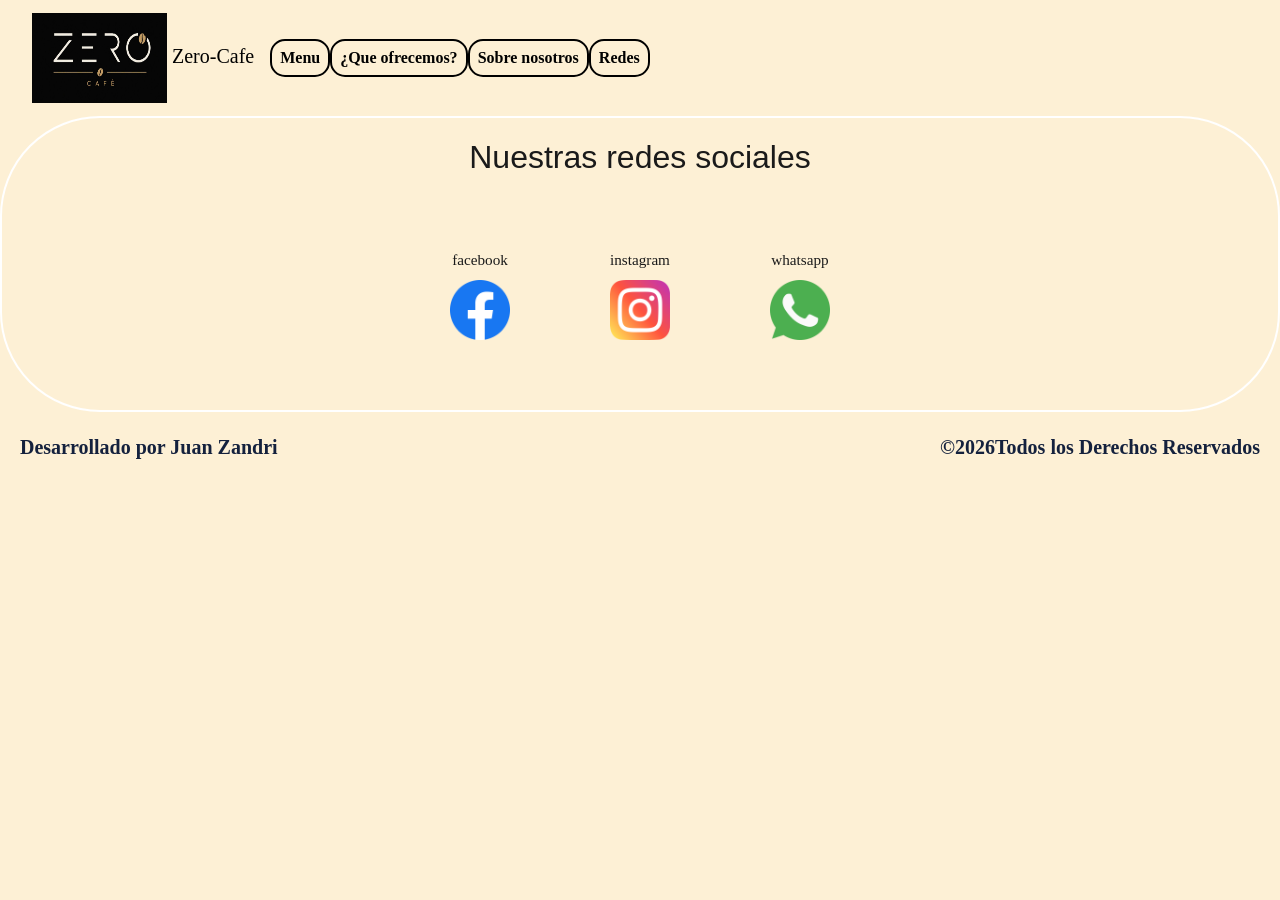
==== commit 88409d0b: "se agrego tamaño de tablet y animaciones con aos" ====
--- a/pages/contacto.html
+++ b/pages/contacto.html
@@ -1,83 +1,89 @@
-<!DOCTYPE html>
-<html lang="es">
-<head>
-    <meta charset="UTF-8">
-    <meta name="viewport" content="width=device-width, initial-scale=1.0">
-    <title>Zero-Cafe / Contacto</title>
-
-  <!-- Bootstrap-->
-    <link href="https://cdn.jsdelivr.net/npm/bootstrap@5.3.3/dist/css/bootstrap.min.css" rel="stylesheet">
-
-     <!-- css -->
-    <link rel="stylesheet" href="../styles/styles.css">
-</head>
-<body>
-  <header>
-    <nav class="navbar navbar-expand-lg">
-        <div class="container-fluid">
-            <a class="navbar-brand" href="../index.html">
-                <img class="logo" src="../logos/zero.jpeg" alt="Logo de la empresa Zero-Cafe" title="Logo Zero-Cafe">
-                Zero-Cafe
-            </a>
-
-            <button class="navbar-toggler" type="button" data-bs-toggle="collapse" data-bs-target="#navbarNav"
-                    aria-controls="navbarNav" aria-expanded="false" aria-label="Toggle navigation">
-                <span class="navbar-toggler-icon"></span>
-            </button>
-
-            <div class="collapse navbar-collapse" id="navbarNav">
-                <ul class="navbar-nav ms-auto">
-                    <li class="nav-item">
-                        <a class="nav-link mi-link" href="menu.html" title="Menu">Menu</a>
-                    </li>
-                    <li class="nav-item">
-                        <a class="nav-link mi-link" href="servicios.html" title="servicios">¿Que ofrecemos?</a>
-                    </li>
-                    <li class="nav-item">
-                        <a class="nav-link mi-link" href="sobre-mi.html" title="nosotros">Sobre nosotros</a>
-                    </li>
-                    <li class="nav-item">
-                        <a class="nav-link mi-link" href="contacto.html" title="nuestras redes">Redes</a>
-                    </li>
-                </ul>
-            </div>
-        </div>
-    </nav>
-</header>
-    <main>
-      <section class="seccion-redes">
-        <h2>Nuestras redes sociales</h2>
-        <div class="contenedor-redes">
-        <article>
-          <h3>facebook</h3>
-          <a href="https://www.facebook.com/?locale=es_LA" area-label="facebook" title="Nuestro facebook">
-            <img class="RRSS-img-2" src="../logos/facebook.png" alt="logo facebook" title="facebook">
-          </a>
-        </article>
-        <article>
-          <h3>instagram</h3>
-          <a  href="https://www.instagram.com/" area-label="instagram" title="Nuestro instagram">
-            <img class="RRSS-img-2" src="../logos/instagram.png" alt="logo instagram" title="instagram">
-          </a>
-        </article>
-        <article>
-          <h3>whatsapp</h3>
-          <a href="https://web.whatsapp.com/" area-label="whatsapp" title="Nuestro whatsapp">
-            <img class="RRSS-img-2" src="../logos/whatsapp.png" alt="logo de whatsapp" title="whatsapp">
-          </a>
-        </article>
-        </div>
-        </section>
-    </main>
-    <footer>
-    <p>Desarrollado por Juan Zandri</p>
-    <p>&copy;<span id="year"></span>Todos los Derechos Reservados</p>
-</footer>
-<script src="https://cdn.jsdelivr.net/npm/bootstrap@5.3.3/dist/js/bootstrap.bundle.min.js">
-    
-</script>
-<script>
-     document.getElementById("year").textContent = new Date().getFullYear();
-</script>
-</body>
+<!DOCTYPE html>
+<html lang="es">
+<head>
+    <meta charset="UTF-8">
+    <meta name="viewport" content="width=device-width, initial-scale=1.0">
+    <title>Zero-Cafe / Contacto</title>
+
+  <!-- Bootstrap-->
+    <link href="https://cdn.jsdelivr.net/npm/bootstrap@5.3.3/dist/css/bootstrap.min.css" rel="stylesheet">
+<!-- AOS -->
+    <link href="https://cdn.jsdelivr.net/npm/aos@2.3.1/dist/aos.css" rel="stylesheet">
+  
+     <!-- css -->
+    <link rel="stylesheet" href="../styles/styles.css">
+</head>
+<body>
+  <header>
+    <nav class="navbar navbar-expand-lg">
+        <div class="container-fluid">
+            <a class="navbar-brand" href="../index.html">
+                <img class="logo" src="../logos/zero.jpeg" alt="Logo de la empresa Zero-Cafe" title="Logo Zero-Cafe">
+                Zero-Cafe
+            </a>
+
+            <button class="navbar-toggler" type="button" data-bs-toggle="collapse" data-bs-target="#navbarNav"
+                    aria-controls="navbarNav" aria-expanded="false" aria-label="Toggle navigation">
+                <span class="navbar-toggler-icon"></span>
+            </button>
+
+            <div class="collapse navbar-collapse" id="navbarNav">
+                <ul class="navbar-nav ms-auto">
+                    <li class="nav-item">
+                        <a class="nav-link mi-link" href="menu.html" title="Menu">Menu</a>
+                    </li>
+                    <li class="nav-item">
+                        <a class="nav-link mi-link" href="servicios.html" title="servicios">¿Que ofrecemos?</a>
+                    </li>
+                    <li class="nav-item">
+                        <a class="nav-link mi-link" href="sobre-mi.html" title="nosotros">Sobre nosotros</a>
+                    </li>
+                    <li class="nav-item">
+                        <a class="nav-link mi-link" href="contacto.html" title="nuestras redes">Redes</a>
+                    </li>
+                </ul>
+            </div>
+        </div>
+    </nav>
+</header>
+    <main>
+      <section class="seccion-redes">
+        <h2>Nuestras redes sociales</h2>
+        <div class="contenedor-redes">
+        <article>
+          <h3>facebook</h3>
+          <a href="https://www.facebook.com/?locale=es_LA" area-label="facebook" title="Nuestro facebook">
+            <img class="RRSS-img-2" src="../logos/facebook.png" alt="logo facebook" title="facebook">
+          </a>
+        </article>
+        <article>
+          <h3>instagram</h3>
+          <a  href="https://www.instagram.com/" area-label="instagram" title="Nuestro instagram">
+            <img class="RRSS-img-2" src="../logos/instagram.png" alt="logo instagram" title="instagram">
+          </a>
+        </article>
+        <article>
+          <h3>whatsapp</h3>
+          <a href="https://web.whatsapp.com/" area-label="whatsapp" title="Nuestro whatsapp">
+            <img class="RRSS-img-2" src="../logos/whatsapp.png" alt="logo de whatsapp" title="whatsapp">
+          </a>
+        </article>
+        </div>
+        </section>
+    </main>
+    <footer>
+    <p>Desarrollado por Juan Zandri</p>
+    <p>&copy;<span id="year"></span>Todos los Derechos Reservados</p>
+</footer>
+<script src="https://cdn.jsdelivr.net/npm/bootstrap@5.3.3/dist/js/bootstrap.bundle.min.js">
+    
+</script>
+<script>
+     document.getElementById("year").textContent = new Date().getFullYear();
+</script>
+ <script src="https://cdn.jsdelivr.net/npm/aos@2.3.1/dist/aos.js"></script>
+   <script>
+    AOS.init()
+   </script>
+</body>
 </html>
--- a/styles/styles.css
+++ b/styles/styles.css
@@ -1,641 +1,582 @@
-/* selector(etiqueta,class,id) {
- propiedad: valor;
-} */
-/* font-family:Nunito Sans */
-@import url('https://fonts.googleapis.com/css2?family=Nunito+Sans:ital,opsz,wght@0,6..12,200..1000;1,6..12,200..1000&family=Roboto&display=swap');
-
-:root{
-  --headings: #0D1B2A;
-  --text: #14213D;
-  --font-text:'Segoe UI', Tahoma, Geneva, Verdana, sans-serif;
-  --background-tarjetas: #fdf0d5;
-}
-
-img {
-  max-width: 100%;
-  height: auto;
-}
-
-/* BASE = MOBILE
-   Todo lo de acá abajo es el diseño de celular. */
-
-body {
-  background-color: #0d1b2a;
-  font-family: "Nunito Sans", sans-serif;
-}
-
-h1 {
-  color: #ffffff;
-  font-size: 2rem;
-}
-
-p {
-  color: #ffffff;
-  font-size: 1.1rem;
-}
-
-.cafes {
-  color: #ffffff;
-  font-size: 1.1rem;
-  font-weight: 400;
-}
-
-h2, h3 {
-  font-size: 1.3rem;
-  color: #ffffff;
-}
-
-/* header */
-header {
-  display: flex;
-  flex-direction: column;
-  align-items: center;
-  gap: 15px;
-  padding: 15px;
-}
-
-.logo {
-  width: auto;
-  height: 8vh;
-}
-
-header nav ul {
-  display: flex;
-  flex-wrap: wrap;
-  justify-content: center;
-  gap: 10px;
-}
-
-header nav ul li {
-  list-style: none;
-  margin: 5px;
-}
-
-.nav-link {
-  text-decoration: none;
-  color: #ffffff;
-  font-weight: 700;
-  padding: 5px 10px;
-  border: 2px solid #ffffff;
-  border-radius: 15px;
-  transition: background-color 0.3s ease, color 0.3s ease, transform 0.15s ease;
-}
-
-.nav-link:hover {
-  background-color: #ffffff;
-  color: #0d1b2a;
-}
-
-.nav-link:focus {
-  outline: 2px solid #c8a364;
-  outline-offset: 2px;
-}
-
-.nav-link:active {
-  transform: scale(0.95);
-}
-
-/* footer */
-footer {
-  display: flex;
-  flex-direction: column;
-  justify-content: center;
-  align-items: center;
-  gap: 15px;
-  font-weight: 800;
-  padding: 20px;
-}
-
-footer p {
-  color: #ffffff;
-}
-
-.RS {
-  display: flex;
-  gap: 10px;
-  list-style: none;
-}
-
-.RRSS-img-ws {
-  position: fixed;
-  bottom: 20px;
-  right: 20px;
-  height: 5vh;
-  width: auto;
-  transition: transform 0.3s ease;
-}
-
-.RRSS-img-ws:hover {
-  transform: scale(1.1);
-}
-
-.footer-nav {
-  list-style: none;
-}
-
-.RRSS-img {
-  height: 5vh;
-  width: auto;
-  transition: transform 0.3s ease;
-}
-
-.RRSS-img:hover {
-  transform: scale(1.1);
-}
-
-/* MENU */
-.coffee {
-  display: flex;
-  flex-direction: column;
-  align-items: center;
-  padding: 40px 20px;
-  background-color: #0d1b2a;
-  font-family: 'Segoe UI', Tahoma, Geneva, Verdana, sans-serif;
-  color: #ffffff;
-}
-
-.logo-menu {
-  width: 60vw;
-  height: auto;
-}
-
-.coffee-img {
-  width: 100%;
-  height: 280px;
-  object-fit: cover;
-  border-radius: 8px;
-  display: block;
-  margin-bottom: 15px;
-}
-
-.comida-img {
-  width: 100%;
-  height: 280px;
-  object-fit: cover;
-  border-radius: 8px;
-  display: block;
-  margin-bottom: 15px;
-}
-
-.section-coffee {
-  font-size: 1.8rem;
-  margin-bottom: 30px;
-  color: #ffffff;
-  text-align: center;
-}
-
-.coffee article {
-  background-color: #14213D;
-  border: 2px solid #ffffff;
-  border-radius: 12px;
-  padding: 24px;
-  margin-bottom: 25px;
-  max-width: 500px;
-  width: 100%;
-  transition: transform 0.3s ease, box-shadow 0.3s ease;
-}
-
-.coffee article:hover {
-  transform: translateY(-8px);
-  box-shadow: 0 10px 20px rgba(0, 0, 0, 0.3);
-}
-
-.coffee article h3 {
-  font-size: 1.3rem;
-  margin-top: 0;
-  margin-bottom: 15px;
-  color: #ffffff;
-  border-bottom: 2px solid #ffffff;
-  padding-bottom: 8px;
-}
-
-/* Tarjetas de comida */
-.section-c {
-  padding: 40px 20px;
-  background-color: #0d1b2a;
-  font-family: 'Segoe UI', Tahoma, Geneva, Verdana, sans-serif;
-  color: #ffffff;
-  display: flex;
-  flex-direction: column;
-  align-items: center;
-}
-
-.comida {
-  font-size: 1.8rem;
-  margin-bottom: 30px;
-  color: #ffffff;
-  text-align: center;
-}
-
-.section-c article {
-  background-color: #14213D;
-  border: 2px solid #ffffff;
-  border-radius: 12px;
-  padding: 25px;
-  margin-bottom: 25px;
-  max-width: 500px;
-  width: 100%;
-  transition: transform 0.3s ease, box-shadow 0.3s ease;
-}
-
-.section-c article:hover {
-  transform: translateY(-8px);
-  box-shadow: 0 10px 20px rgba(0, 0, 0, 0.3);
-}
-
-.section-c article h3 {
-  font-size: 1.3rem;
-  margin-top: 0;
-  margin-bottom: 15px;
-  color: #ffffff;
-  border-bottom: 2px solid #f0e6d8;
-  padding-bottom: 8px;
-}
-
-.comida-p {
-  font-size: 0.95rem;
-  line-height: 1.6;
-  color: #ffffff;
-  margin: 0;
-}
-
-/* INICIO / HERO — con grid-template-areas */
-.inicio {
-  min-height: 80vh;
-  padding: 30px 20px;
-}
-
-.hero {
-  display: grid;
-  grid-template-columns: 1fr;
-  grid-template-areas:
-    "imagen"
-    "texto";
-  gap: 20px;
-  align-items: center;
-  justify-items: center;
-}
-
-.left {
-  grid-area: texto;
-  display: flex;
-  flex-direction: column;
-  align-items: center;
-  text-align: center;
-  font-weight: bold;
-  font-size: small;
-  gap: 5px;
-}
-
-.right {
-  grid-area: imagen;
-}
-
-.hero-img {
-  width: 80vw;
-  height: auto;
-  border-radius: 30px;
-}
-
-.hero-title {
-  color: #ffffff;
-}
-
-.hero-p, .hero-list {
-  color: #ffffff;
-}
-
-.hero-list {
-  list-style: none;
-  display: flex;
-  flex-wrap: wrap;
-  justify-content: center;
-  gap: 10px;
-}
-
-.hero-list li {
-  padding: 5px;
-}
-
-.hero-nav a {
-  text-decoration: none;
-  color: #ffffff;
-  border: 2px solid #ffffff;
-  border-radius: 20px;
-  padding: 5px 10px;
-  font-weight: 800;
-  transition: background-color 0.3s ease, color 0.3s ease, transform 0.15s ease;
-}
-
-.hero-nav a:hover {
-  background-color: #ffffff;
-  color: #0d1b2a;
-}
-
-.hero-nav a:focus {
-  outline: 2px solid #c8a364;
-  outline-offset: 2px;
-}
-
-.hero-nav a:active {
-  transform: scale(0.95);
-}
-
-.img-principal {
-  width: 60vw;
-  max-width: 300px;
-  height: auto;
-  border-radius: 50px;
-}
-
-/* SOBRE MI */
-.tarjeta-historia {
-  display: flex;
-  flex-direction: column;
-  align-items: center;
-  background-color: #14213D;
-  border: 2px solid #ffffff;
-  border-radius: 12px;
-  padding: 16px;
-  margin: 20px auto;
-  max-width: 90%;
-}
-
-.tarjeta-historia img {
-  width: 100%;
-  max-width: 280px;
-}
-
-.texto-tarjeta p,
-.texto-tarjeta-2 p {
-  padding: 10px;
-  font-family: var(--font-text);
-  font-size: medium;
-  color: #ffffff;
-}
-
-/* SERVICIOS */
-.section-servicios {
-  padding: 20px;
-}
-
-.servicios-img {
-  width: 90px;
-  height: auto;
-  margin-bottom: 16px;
-  border-radius: 50px;
-  object-fit: cover;
-}
-
-.tarjeta-servicio {
-  background-color: #14213D;
-  border: 2px solid #c8a364;
-  color: #ffffff;
-  border-radius: 30px;
-  align-items: center;
-  padding: 20px;
-  width: 100%;
-  max-width: 350px;
-  margin: 0 auto 20px auto;
-  text-align: center;
-  transition: transform 0.3s ease, box-shadow 0.3s ease, border-color 0.3s ease;
-}
-
-.tarjeta-servicio:hover {
-  transform: translateY(-8px);
-  box-shadow: 0 10px 20px rgba(0, 0, 0, 0.4);
-  border-color: #ffffff;
-}
-
-.tarjeta-servicio h2 {
-  font-family: 'Segoe UI', Tahoma, Geneva, Verdana, sans-serif;
-  margin-top: 0;
-  margin-bottom: 16px;
-  color: #fcf8ee;
-}
-
-.tarjeta-servicio p {
-  font-family: var(--font-text);
-  font-size: medium;
-  color: #fcf8ee;
-}
-
-/* CONTACTO */
-.seccion-redes {
-  text-align: center;
-  padding: 20px;
-  border: 2px solid #ffffff;
-  border-radius: 30px;
-}
-
-.contenedor-redes {
-  display: flex;
-  flex-direction: column;
-  padding: 20px;
-  gap: 30px;
-  justify-content: center;
-  align-items: center;
-}
-
-.section-redes h2 {
-  margin-top: 0;
-  font-family: 'Segoe UI', Tahoma, Geneva, Verdana, sans-serif;
-  margin-bottom: 25px;
-  color: #ffffff;
-}
-
-.RRSS-img-2 {
-  width: 60px;
-  height: 60px;
-  transition: transform 0.3s ease;
-}
-
-.RRSS-img-2:hover {
-  transform: scale(1.15);
-}
-
-.contenedor-redes h3 {
-  font-size: 0.95rem;
-  margin-bottom: 10px;
-  color: #ffffff;
-}
-
-/* CAROUSEL */
-.carousel-item img {
-  height: 400px;
-  object-fit: cover;
-}
-
-
-/* ============================================
-   DESKTOP — a partir de 1024px
-   Acá adentro va todo lo que cambia respecto
-   a la base mobile de arriba.
-   ============================================ */
-@media (min-width: 1024px) {
-
-  body {
-    background-color: #FDF0D5;
-  }
-
-  h1 {
-    color: #0D1B2A;
-    font-size: 2.5rem;
-  }
-
-  p {
-    color: #14213D;
-    font-size: 1.25rem;
-  }
-
-  .cafes {
-    color: #1B263B;
-    font-size: 1.25rem;
-  }
-
-  h2, h3 {
-    font-size: 1.5rem;
-    color: #0D1B2A;
-  }
-
-  header {
-    flex-direction: row;
-    justify-content: space-between;
-    padding: 0 20px;
-  }
-
-  .logo {
-    width: 15vh;
-    height: 10vh;
-  }
-
-  header nav ul {
-    justify-content: flex-start;
-  }
-
-  .nav-link {
-    color: black;
-    border: 2px solid black;
-  }
-
-  .nav-link:hover {
-    background-color: black;
-    color: #ffffff;
-  }
-
-  footer {
-    flex-direction: row;
-    justify-content: space-between;
-  }
-
-  footer p {
-    color: var(--text);
-  }
-
-  .RRSS-img-ws {
-    bottom: 100px;
-    right: 30px;
-  }
-
-  .logo-menu {
-    width: 60vw;
-    max-width: 500px;
-  }
-
-  .coffee,
-  .section-c {
-    background-color: #FDF0D5;
-  }
-
-  .section-coffee,
-  .comida {
-    color: #1a1a1a;
-  }
-
-  .coffee article,
-  .section-c article {
-    background-color: #FDF0D5;
-    border: 2px solid #1a1a1a;
-  }
-
-  .coffee article h3,
-  .section-c article h3 {
-    color: #2c221e;
-  }
-
-  .comida-p,
-  .cafes {
-    color: #555555;
-  }
-
-  .inicio {
-    min-height: 80vh;
-    padding: 50px;
-  }
-
-  .hero {
-    grid-template-columns: 1fr 1fr;
-    grid-template-areas: "texto imagen";
-  }
-
-  .left {
-    text-align: left;
-    align-items: flex-start;
-  }
-
-  .hero-img {
-    width: 45vw;
-  }
-
-  .hero-title,
-  .hero-p,
-  .hero-list {
-    color: var(--text);
-  }
-
-  .hero-nav a {
-    color: var(--text);
-    border: 2px solid black;
-  }
-
-  .hero-nav a:hover {
-    background-color: black;
-    color: #ffffff;
-  }
-
-  .img-principal {
-    width: 40vh;
-    max-width: none;
-  }
-
-  .tarjeta-historia {
-    flex-direction: row;
-    background-color: #FDF0D5;
-    border: 2px solid black;
-    max-width: 80%;
-  }
-
-  .texto-tarjeta p,
-  .texto-tarjeta-2 p {
-    color: var(--text);
-  }
-
-  .tarjeta-servicio {
-    margin: 0;
-  }
-
-  .seccion-redes {
-    border-radius: 100px;
-  }
-
-  .contenedor-redes {
-    flex-direction: row;
-    padding: 50px;
-    gap: 100px;
-  }
-
-  .section-redes h2,
-  .contenedor-redes h3 {
-    color: #1a1a1a;
-  }
-}+@import url("https://fonts.googleapis.com/css2?family=Nunito+Sans:ital,opsz,wght@0,6..12,200..1000;1,6..12,200..1000&family=Roboto&display=swap");
+* {
+  margin: 0;
+  padding: 0;
+}
+
+img {
+  max-width: 100%;
+  height: auto;
+}
+
+body {
+  background-color: #0d1b2a;
+  font-family: "'Segoe UI', Tahoma, Geneva, Verdana, sans-serif";
+}
+body h1 {
+  color: #ffffff;
+  font-size: 2rem;
+}
+body p {
+  color: #ffffff;
+  font-size: 1.1rem;
+}
+@media (min-width: 1024px) {
+  body {
+    background-color: #fdf0d5;
+  }
+  body h1 {
+    color: #0D1B2A;
+    font-size: 2.5rem;
+  }
+  body p {
+    color: #14213D;
+    font-size: 1.25rem;
+  }
+}
+
+header {
+  display: flex;
+  flex-direction: column;
+  align-items: center;
+  gap: 15px;
+  padding: 15px;
+}
+header .logo {
+  width: auto;
+  height: 8vh;
+}
+@media (min-width: 1024px) {
+  header .logo {
+    width: 15vh;
+    height: 10vh;
+  }
+}
+header .nav-link {
+  text-decoration: none;
+  color: #ffffff;
+  font-weight: 700;
+  padding: 5px 10px;
+  border: 2px solid #ffffff;
+  border-radius: 15px;
+  transition: background-color 0.3s ease, color 0.3s ease, transform 0.15s ease;
+}
+header header nav ul {
+  display: flex;
+  flex-wrap: wrap;
+  justify-content: center;
+  gap: 10px;
+}
+@media (min-width: 1024px) {
+  header header nav ul {
+    justify-content: flex-start;
+  }
+}
+header header nav ul li {
+  list-style: none;
+  margin: 5px;
+}
+header .nav-link:hover {
+  background-color: #ffffff;
+  color: #0d1b2a;
+}
+header .nav-link:focus {
+  outline: 2px solid #c8a364;
+  outline-offset: 2px;
+}
+header .nav-brand {
+  color: #ffffff;
+}
+@media (min-width: 1024px) {
+  header .nav-brand {
+    color: #ffffff;
+  }
+}
+header .nav-link:active {
+  transform: scale(0.95);
+}
+@media (min-width: 1024px) {
+  header .nav-link {
+    color: black;
+    border: 2px solid black;
+  }
+  header .nav-link:hover {
+    background-color: black;
+    color: #ffffff;
+  }
+}
+header .navbar-toggler {
+  border-color: #ffffff;
+}
+header .navbar-toggler-icon {
+  filter: invert(1);
+}
+@media (min-width: 1024px) {
+  header {
+    flex-direction: row;
+    justify-content: space-between;
+    padding: 0 20px;
+  }
+}
+
+footer {
+  display: flex;
+  flex-direction: column;
+  flex-wrap: nowrap;
+  justify-content: center;
+  align-items: center;
+  gap: 15px;
+  font-weight: 800;
+  padding: 20px;
+}
+footer ul {
+  display: flex;
+  gap: 10px;
+  list-style: none;
+}
+footer .RRSS-img {
+  height: 5vh;
+  width: auto;
+  transition: transform 0.3s ease;
+}
+footer .RRSS-img-ws {
+  position: fixed;
+  bottom: 20px;
+  right: 20px;
+  height: 5vh;
+  width: auto;
+  transition: transform 0.3s ease;
+}
+@media (min-width: 1024px) {
+  footer .RRSS-img-ws {
+    bottom: 100px;
+    right: 30px;
+  }
+}
+@media (min-width: 1024px) {
+  footer {
+    flex-direction: row;
+    justify-content: space-between;
+  }
+}
+footer footer p {
+  color: #ffffff;
+}
+@media (min-width: 1024px) {
+  footer footer p {
+    color: #14213D;
+  }
+}
+
+.inicio {
+  min-height: 80vh;
+  padding: 30px 20px;
+}
+.inicio .hero {
+  display: grid;
+  grid-template-columns: 1fr;
+  grid-template-areas: "imagen" "texto";
+  gap: 20px;
+  align-items: center;
+  justify-items: center;
+}
+.inicio .hero .left {
+  display: flex;
+  flex-direction: column;
+  flex-wrap: nowrap;
+  justify-content: flex-start;
+  align-items: center;
+  gap: 5px;
+  grid-area: texto;
+  text-align: center;
+  font-weight: bold;
+  font-size: small;
+}
+.inicio .hero .left figure .img-principal {
+  width: 60vw;
+  max-width: 300px;
+  height: auto;
+  border-radius: 50px;
+}
+@media (min-width: 768px) {
+  .inicio .hero .left figure .img-principal {
+    width: 45vw;
+  }
+}
+.inicio .hero .left .hero-title {
+  color: #ffffff;
+}
+.inicio .hero .left .hero-p {
+  color: #ffffff;
+}
+.inicio .hero .left .hero-list {
+  display: flex;
+  flex-direction: row;
+  flex-wrap: wrap;
+  justify-content: center;
+  align-items: normal;
+  gap: 10px;
+  list-style: none;
+}
+.inicio .hero .left .hero-list li {
+  padding: 5px;
+}
+.inicio .hero .left .hero-nav a {
+  text-decoration: none;
+  color: #ffffff;
+  border: 2px solid #ffffff;
+  border-radius: 20px;
+  padding: 5px 10px;
+  font-weight: 800;
+  transition: background-color 0.3s ease, color 0.3s ease, transform 0.15s ease;
+}
+.inicio .hero .left .hero-nav a:hover {
+  background-color: #ffffff;
+  color: #0d1b2a;
+}
+.inicio .hero .left .hero-nav a:focus {
+  outline: 2px solid #c8a364;
+  outline-offset: 2px;
+}
+.inicio .hero .left .hero-nav a:active {
+  transform: scale(0.95);
+}
+.inicio .hero .right {
+  grid-area: imagen;
+}
+.inicio .hero .right figure .hero-img {
+  width: 80vw;
+  height: auto;
+  border-radius: 30px;
+}
+@media (min-width: 1024px) {
+  .inicio {
+    padding: 50px;
+  }
+  .inicio .hero {
+    grid-template-columns: 1fr 1fr;
+    grid-template-areas: "texto imagen";
+  }
+  .inicio .hero .left {
+    text-align: left;
+    align-items: flex-start;
+  }
+  .inicio .hero .left figure .img-principal {
+    width: 40vh;
+    max-width: none;
+  }
+  .inicio .hero .left .hero-title,
+  .inicio .hero .left .hero-p,
+  .inicio .hero .left .hero-list {
+    color: #14213D;
+  }
+  .inicio .hero .left .hero-nav a {
+    color: #14213D;
+    border: 2px solid black;
+  }
+  .inicio .hero .left .hero-nav a:hover {
+    background-color: black;
+    color: #ffffff;
+  }
+  .inicio .hero .right figure .hero-img {
+    width: 45vw;
+  }
+}
+@media (min-width: 1024px) and (min-width: 768px) {
+  .inicio .hero .right figure .hero-img {
+    width: 60vw;
+  }
+}
+
+.tarjeta-base, .section-c article, .coffee article {
+  background-color: #14213D;
+  border: 2px solid #ffffff;
+  border-radius: 12px;
+  margin-bottom: 25px;
+  max-width: 500px;
+  width: 100%;
+  transition: transform 0.3s ease, box-shadow 0.3s ease;
+}
+.tarjeta-base:hover, .section-c article:hover, .coffee article:hover {
+  transform: translateY(-8px);
+  box-shadow: 0 10px 20px rgba(0, 0, 0, 0.3);
+}
+
+.coffee {
+  display: flex;
+  flex-direction: column;
+  align-items: center;
+  padding: 40px 20px;
+  background-color: #0d1b2a;
+  font-family: "Segoe UI", Tahoma, Geneva, Verdana, sans-serif;
+  color: #ffffff;
+}
+.coffee .section-coffee {
+  font-size: 1.8rem;
+  margin-bottom: 30px;
+  color: #ffffff;
+  text-align: center;
+}
+.coffee article {
+  padding: 24px;
+}
+.coffee article h3 {
+  font-size: 1.3rem;
+  margin-top: 0;
+  margin-bottom: 15px;
+  color: #ffffff;
+  border-bottom: 2px solid #f0e6d8;
+  padding-bottom: 8px;
+}
+.coffee .coffee-img {
+  width: 100%;
+  height: 280px;
+  object-fit: cover;
+  border-radius: 8px;
+  display: block;
+  margin-bottom: 15px;
+}
+.coffee .cafes {
+  color: #ffffff;
+  font-size: 1.1rem;
+  font-weight: 400;
+}
+@media (min-width: 1024px) {
+  .coffee {
+    background-color: #fdf0d5;
+  }
+  .coffee .section-coffee {
+    color: #1a1a1a;
+  }
+  .coffee article {
+    background-color: #FDF0D5;
+    border: 2px solid #1a1a1a;
+  }
+  .coffee article h3 {
+    color: #2c221e;
+  }
+  .coffee .cafes {
+    color: #1B263B;
+  }
+}
+
+.section-c {
+  padding: 40px 20px;
+  background-color: #0d1b2a;
+  font-family: "Segoe UI", Tahoma, Geneva, Verdana, sans-serif;
+  color: #ffffff;
+  display: flex;
+  flex-direction: column;
+  align-items: center;
+}
+.section-c .comida {
+  font-size: 1.8rem;
+  margin-bottom: 30px;
+  color: #ffffff;
+  text-align: center;
+}
+.section-c article {
+  padding: 25px;
+}
+.section-c article h3 {
+  font-size: 1.3rem;
+  margin-top: 0;
+  margin-bottom: 15px;
+  color: #ffffff;
+  border-bottom: 2px solid #f0e6d8;
+  padding-bottom: 8px;
+}
+.section-c .comida-img {
+  width: 100%;
+  height: 280px;
+  object-fit: cover;
+  border-radius: 8px;
+  display: block;
+  margin-bottom: 15px;
+}
+.section-c .comida-p {
+  font-size: 0.95rem;
+  line-height: 1.6;
+  color: #ffffff;
+  margin: 0;
+}
+@media (min-width: 1024px) {
+  .section-c {
+    background-color: #fdf0d5;
+  }
+  .section-c .comida {
+    color: #1a1a1a;
+  }
+  .section-c article {
+    background-color: #FDF0D5;
+    border: 2px solid #1a1a1a;
+  }
+  .section-c article h3 {
+    color: #2c221e;
+  }
+  .section-c .comida-p {
+    color: #1B263B;
+  }
+}
+
+.section-servicios {
+  padding: 20px;
+}
+.section-servicios .tarjeta-servicio {
+  background-color: #14213D;
+  border: 2px solid #c8a364;
+  color: #ffffff;
+  border-radius: 30px;
+  align-items: center;
+  padding: 20px;
+  width: 100%;
+  max-width: 350px;
+  margin: 0 auto 20px auto;
+  text-align: center;
+  transition: transform 0.3s ease, box-shadow 0.3s ease, border-color 0.3s ease;
+}
+.section-servicios .tarjeta-servicio:hover {
+  transform: translateY(-8px);
+  box-shadow: 0 10px 20px rgba(0, 0, 0, 0.4);
+  border-color: #ffffff;
+}
+.section-servicios .tarjeta-servicio h2 {
+  font-family: "Segoe UI", Tahoma, Geneva, Verdana, sans-serif;
+  margin-top: 0;
+  margin-bottom: 16px;
+  color: #fcf8ee;
+}
+.section-servicios .tarjeta-servicio .servicios-img {
+  width: 90px;
+  height: auto;
+  margin-bottom: 16px;
+  border-radius: 50px;
+  object-fit: cover;
+}
+.section-servicios .tarjeta-servicio p {
+  font-family: "'Segoe UI', Tahoma, Geneva, Verdana, sans-serif";
+  font-size: medium;
+  color: #fcf8ee;
+}
+@media (min-width: 1024px) {
+  .section-servicios .tarjeta-servicio {
+    margin: 0;
+  }
+}
+
+.tarjeta-historia {
+  display: flex;
+  flex-direction: column;
+  align-items: center;
+  background-color: #14213D;
+  border: 2px solid #ffffff;
+  border-radius: 12px;
+  padding: 16px;
+  margin: 20px auto;
+  max-width: 90%;
+}
+.tarjeta-historia img {
+  width: 100%;
+  max-width: 280px;
+}
+.tarjeta-historia h2, .tarjeta-historia h3 {
+  color: #ffffff;
+  font-size: 1.3rem;
+}
+.tarjeta-historia .texto-tarjeta p,
+.tarjeta-historia .texto-tarjeta-2 p {
+  padding: 10px;
+  font-family: "'Segoe UI', Tahoma, Geneva, Verdana, sans-serif";
+  font-size: medium;
+  color: #ffffff;
+}
+@media (min-width: 1024px) {
+  .tarjeta-historia .texto-tarjeta p,
+  .tarjeta-historia .texto-tarjeta-2 p {
+    color: #14213D;
+  }
+}
+@media (min-width: 1024px) {
+  .tarjeta-historia {
+    flex-direction: row;
+    background-color: #FDF0D5;
+    border: 2px solid black;
+    max-width: 80%;
+  }
+  .tarjeta-historia .texto-tarjeta p,
+  .tarjeta-historia .texto-tarjeta-2 p {
+    color: #14213D;
+  }
+  .tarjeta-historia h2, .tarjeta-historia h3 {
+    color: #0D1B2A;
+    font-size: 1.5rem;
+  }
+}
+@media (min-width: 1024px) {
+  .tarjeta-historia {
+    flex-direction: row;
+    background-color: #fdf0d5;
+    border: 2px solid black;
+    max-width: 80%;
+  }
+}
+
+.seccion-redes {
+  text-align: center;
+  padding: 20px;
+  border: 2px solid #ffffff;
+  border-radius: 30px;
+}
+.seccion-redes h2 {
+  margin-top: 0;
+  font-family: "Segoe UI", Tahoma, Geneva, Verdana, sans-serif;
+  margin-bottom: 25px;
+  color: #ffffff;
+}
+.seccion-redes .contenedor-redes {
+  display: flex;
+  flex-direction: column;
+  flex-wrap: normal;
+  justify-content: center;
+  align-items: center;
+  gap: 30px;
+  padding: 20px;
+}
+.seccion-redes .contenedor-redes h3 {
+  font-size: 0.95rem;
+  margin-bottom: 10px;
+  color: #ffffff;
+}
+.seccion-redes .contenedor-redes .RRSS-img-2 {
+  width: 60px;
+  height: 60px;
+  transition: transform 0.3s ease;
+}
+.seccion-redes .contenedor-redes .RRSS-img-2:hover {
+  transform: scale(1.15);
+}
+@media (min-width: 1024px) {
+  .seccion-redes .contenedor-redes {
+    flex-direction: row;
+    padding: 50px;
+    gap: 100px;
+  }
+  .seccion-redes .contenedor-redes h3 {
+    color: #1a1a1a;
+  }
+}
+@media (min-width: 1024px) {
+  .seccion-redes {
+    border-radius: 100px;
+  }
+  .seccion-redes h2 {
+    color: #1a1a1a;
+  }
+}
+@media (min-width: 1024px) {
+  .seccion-redes {
+    border-radius: 100px;
+  }
+}
+
+/*# sourceMappingURL=styles.css.map */
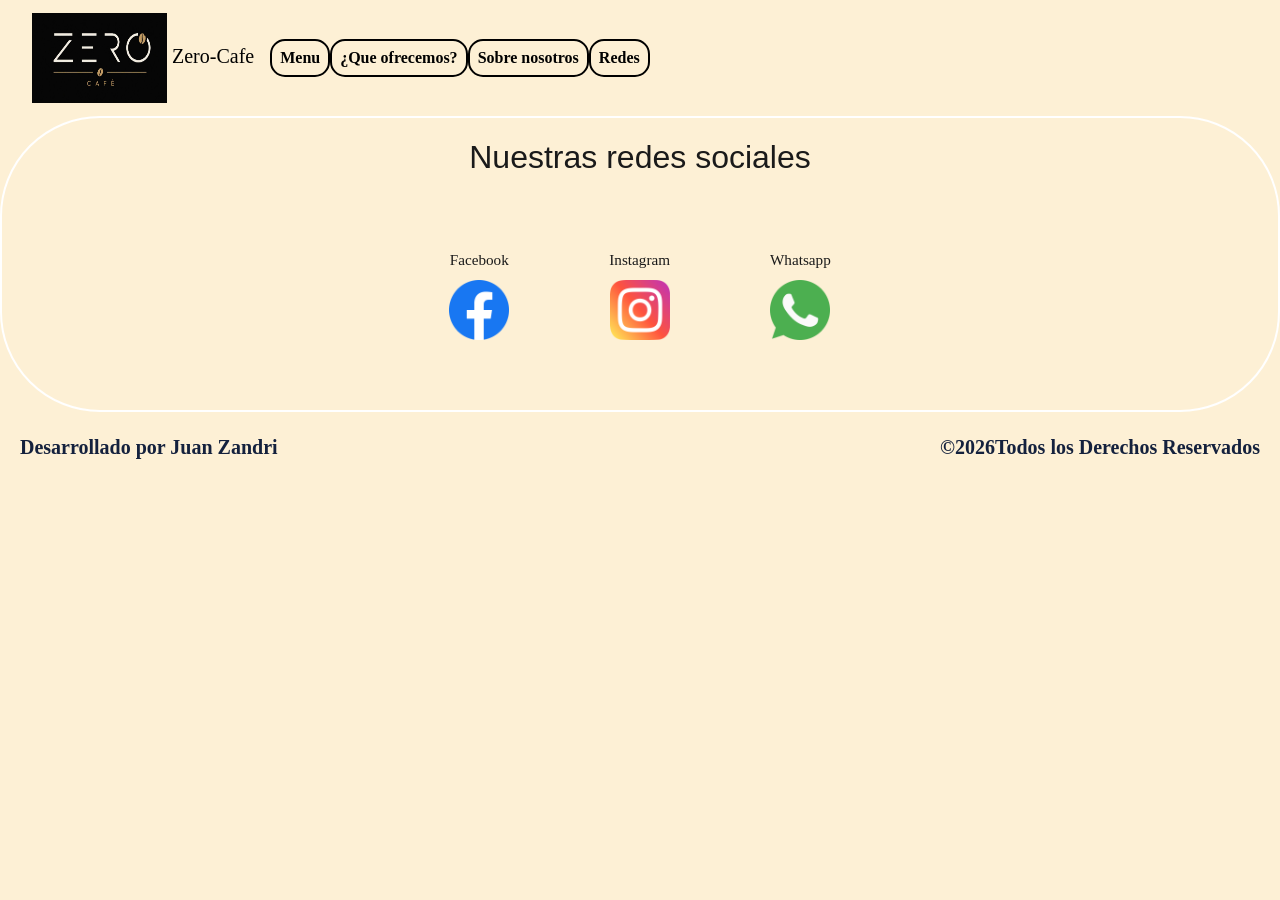
==== commit 6d2cb7c1: "se hizo el seo y se agregaron las etiquetas meta y correccion de textos alternativos" ====
--- a/pages/contacto.html
+++ b/pages/contacto.html
@@ -3,6 +3,8 @@
 <head>
     <meta charset="UTF-8">
     <meta name="viewport" content="width=device-width, initial-scale=1.0">
+    <meta name="description" content="Contactate con Zero-Cafe a través de nuestras redes sociales oficiales de Instagram, Facebook y WhatsApp. ¡Esperamos tu mensaje!">
+    <meta name="keywords" content="contacto Zero Cafe, redes sociales cafetería, Instagram Zero Cafe, WhatsApp cafetería Buenos Aires">
     <title>Zero-Cafe / Contacto</title>
 
   <!-- Bootstrap-->
@@ -18,7 +20,7 @@
     <nav class="navbar navbar-expand-lg">
         <div class="container-fluid">
             <a class="navbar-brand" href="../index.html">
-                <img class="logo" src="../logos/zero.jpeg" alt="Logo de la empresa Zero-Cafe" title="Logo Zero-Cafe">
+                <img class="logo" src="../logos/logo-zero-cafe.jpeg" alt="Logo de la empresa Zero-Cafe" title="Logo Zero-Cafe">
                 Zero-Cafe
             </a>
 
@@ -51,21 +53,21 @@
         <h2>Nuestras redes sociales</h2>
         <div class="contenedor-redes">
         <article>
-          <h3>facebook</h3>
-          <a href="https://www.facebook.com/?locale=es_LA" area-label="facebook" title="Nuestro facebook">
-            <img class="RRSS-img-2" src="../logos/facebook.png" alt="logo facebook" title="facebook">
+          <h3>Facebook</h3>
+          <a href="https://www.facebook.com/?locale=es_LA" aria-label="facebook" title="Nuestro facebook">
+            <img class="RRSS-img-2" src="../logos/facebook.png" alt="Icono oficial de Facebook para visitar la página de Zero-Cafe" title="facebook">
           </a>
         </article>
         <article>
-          <h3>instagram</h3>
-          <a  href="https://www.instagram.com/" area-label="instagram" title="Nuestro instagram">
-            <img class="RRSS-img-2" src="../logos/instagram.png" alt="logo instagram" title="instagram">
+          <h3>Instagram</h3>
+          <a  href="https://www.instagram.com/" aria-label="instagram" title="Nuestro instagram">
+            <img class="RRSS-img-2" src="../logos/instagram.png" alt="Icono oficial de Instagram para seguir a Zero-Cafe" title="instagram">
           </a>
         </article>
         <article>
-          <h3>whatsapp</h3>
-          <a href="https://web.whatsapp.com/" area-label="whatsapp" title="Nuestro whatsapp">
-            <img class="RRSS-img-2" src="../logos/whatsapp.png" alt="logo de whatsapp" title="whatsapp">
+          <h3>Whatsapp</h3>
+          <a href="https://web.whatsapp.com/" aria-label="whatsapp" title="Nuestro whatsapp">
+            <img class="RRSS-img-2" src="../logos/whatsapp.png" alt="Icono oficial de WhatsApp para contactarse directamente con Zero-Cafe" title="whatsapp">
           </a>
         </article>
         </div>
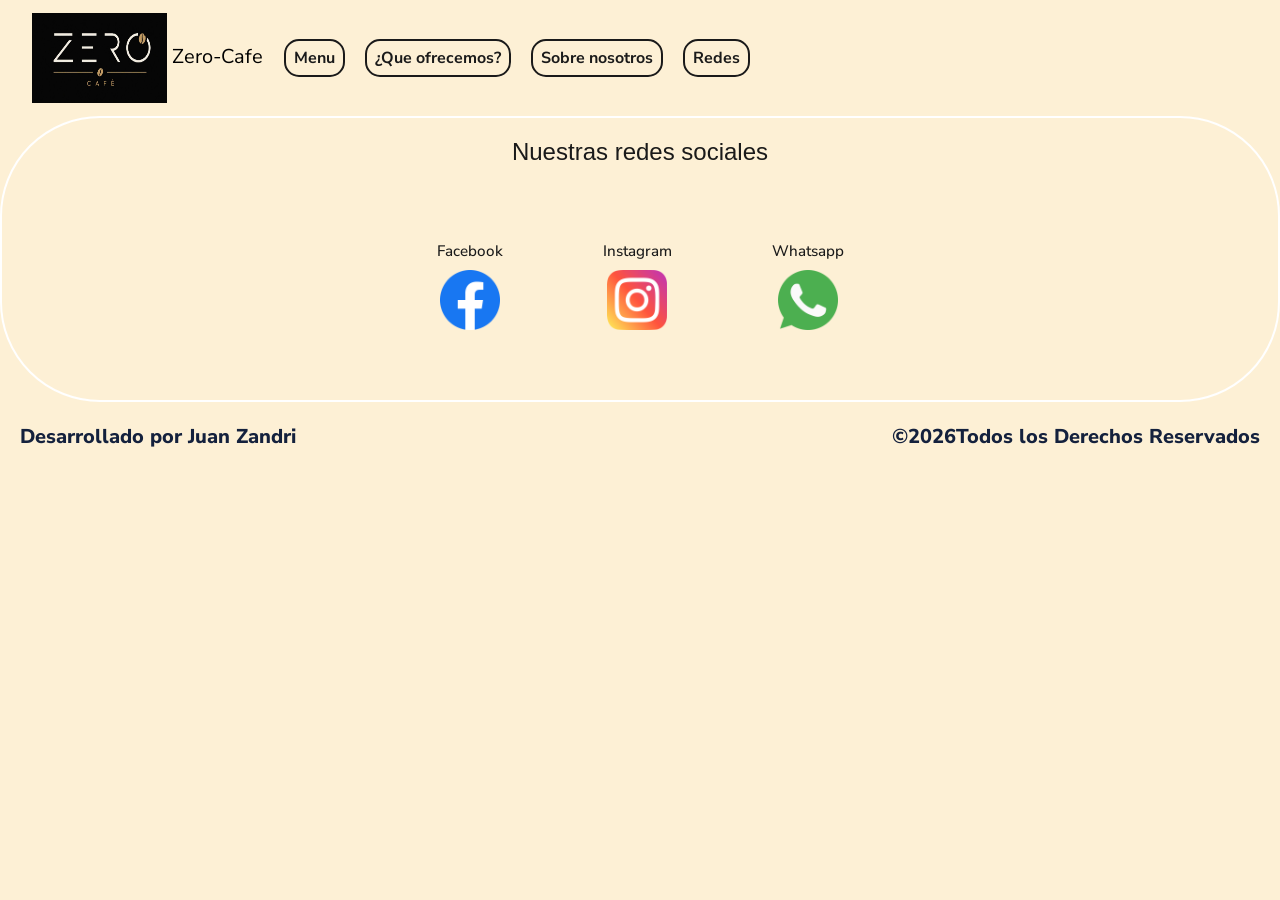
==== commit 6dc7e79d: "le agregue un title personalizado al index" ====
--- a/pages/contacto.html
+++ b/pages/contacto.html
@@ -5,7 +5,7 @@
     <meta name="viewport" content="width=device-width, initial-scale=1.0">
     <meta name="description" content="Contactate con Zero-Cafe a través de nuestras redes sociales oficiales de Instagram, Facebook y WhatsApp. ¡Esperamos tu mensaje!">
     <meta name="keywords" content="contacto Zero Cafe, redes sociales cafetería, Instagram Zero Cafe, WhatsApp cafetería Buenos Aires">
-    <title>Zero-Cafe / Contacto</title>
+    <title>Zero-Cafe / Contactos</title>
 
   <!-- Bootstrap-->
     <link href="https://cdn.jsdelivr.net/npm/bootstrap@5.3.3/dist/css/bootstrap.min.css" rel="stylesheet">
--- a/styles/styles.css
+++ b/styles/styles.css
@@ -1,3 +1,4 @@
+@import url("https://fonts.googleapis.com/css2?family=Nunito+Sans:ital,opsz,wght@0,6..12,200..1000;1,6..12,200..1000&family=Roboto&display=swap");
 @import url("https://fonts.googleapis.com/css2?family=Nunito+Sans:ital,opsz,wght@0,6..12,200..1000;1,6..12,200..1000&family=Roboto&display=swap");
 * {
   margin: 0;
@@ -11,11 +12,15 @@
 
 body {
   background-color: #0d1b2a;
-  font-family: "'Segoe UI', Tahoma, Geneva, Verdana, sans-serif";
+  font-family: "Nunito Sans", "Segoe UI", Tahoma, sans-serif;
 }
 body h1 {
   color: #ffffff;
   font-size: 2rem;
+}
+body h2, body h3 {
+  color: #ffffff;
+  font-size: 1.3rem;
 }
 body p {
   color: #ffffff;
@@ -29,6 +34,10 @@
     color: #0D1B2A;
     font-size: 2.5rem;
   }
+  body h2, body h3 {
+    color: #0D1B2A;
+    font-size: 1.5rem;
+  }
   body p {
     color: #14213D;
     font-size: 1.25rem;
@@ -38,6 +47,8 @@
 header {
   display: flex;
   flex-direction: column;
+  flex-wrap: nowrap;
+  justify-content: center;
   align-items: center;
   gap: 15px;
   padding: 15px;
@@ -61,24 +72,24 @@
   border-radius: 15px;
   transition: background-color 0.3s ease, color 0.3s ease, transform 0.15s ease;
 }
-header header nav ul {
+header nav ul {
   display: flex;
   flex-wrap: wrap;
   justify-content: center;
   gap: 10px;
 }
 @media (min-width: 1024px) {
-  header header nav ul {
+  header nav ul {
     justify-content: flex-start;
   }
 }
-header header nav ul li {
+header nav ul li {
   list-style: none;
   margin: 5px;
 }
 header .nav-link:hover {
   background-color: #ffffff;
-  color: #0d1b2a;
+  color: #0D1B2A;
 }
 header .nav-link:focus {
   outline: 2px solid #c8a364;
@@ -87,23 +98,8 @@
 header .nav-brand {
   color: #ffffff;
 }
-@media (min-width: 1024px) {
-  header .nav-brand {
-    color: #ffffff;
-  }
-}
 header .nav-link:active {
   transform: scale(0.95);
-}
-@media (min-width: 1024px) {
-  header .nav-link {
-    color: black;
-    border: 2px solid black;
-  }
-  header .nav-link:hover {
-    background-color: black;
-    color: #ffffff;
-  }
 }
 header .navbar-toggler {
   border-color: #ffffff;
@@ -116,6 +112,14 @@
     flex-direction: row;
     justify-content: space-between;
     padding: 0 20px;
+  }
+  header .nav-link {
+    color: #1a1a1a;
+    border: 2px solid #1a1a1a;
+  }
+  header .nav-link:hover {
+    background-color: #1a1a1a;
+    color: #ffffff;
   }
 }
 
@@ -217,9 +221,13 @@
   align-items: normal;
   gap: 10px;
   list-style: none;
+  color: #ffffff;
 }
 .inicio .hero .left .hero-list li {
   padding: 5px;
+}
+.inicio .hero .left .hero-nav {
+  margin-bottom: 20px;
 }
 .inicio .hero .left .hero-nav a {
   text-decoration: none;
@@ -249,6 +257,11 @@
   height: auto;
   border-radius: 30px;
 }
+@media (min-width: 768px) {
+  .inicio .hero .right figure .hero-img {
+    width: 60vw;
+  }
+}
 @media (min-width: 1024px) {
   .inicio {
     padding: 50px;
@@ -272,20 +285,19 @@
   }
   .inicio .hero .left .hero-nav a {
     color: #14213D;
-    border: 2px solid black;
+    border: 2px solid #1a1a1a;
   }
   .inicio .hero .left .hero-nav a:hover {
-    background-color: black;
+    background-color: #1a1a1a;
     color: #ffffff;
   }
   .inicio .hero .right figure .hero-img {
     width: 45vw;
   }
 }
-@media (min-width: 1024px) and (min-width: 768px) {
-  .inicio .hero .right figure .hero-img {
-    width: 60vw;
-  }
+.inicio .carousel-item img {
+  height: 400px;
+  object-fit: cover;
 }
 
 .tarjeta-base, .section-c article, .coffee article {
@@ -302,33 +314,7 @@
   box-shadow: 0 10px 20px rgba(0, 0, 0, 0.3);
 }
 
-.coffee {
-  display: flex;
-  flex-direction: column;
-  align-items: center;
-  padding: 40px 20px;
-  background-color: #0d1b2a;
-  font-family: "Segoe UI", Tahoma, Geneva, Verdana, sans-serif;
-  color: #ffffff;
-}
-.coffee .section-coffee {
-  font-size: 1.8rem;
-  margin-bottom: 30px;
-  color: #ffffff;
-  text-align: center;
-}
-.coffee article {
-  padding: 24px;
-}
-.coffee article h3 {
-  font-size: 1.3rem;
-  margin-top: 0;
-  margin-bottom: 15px;
-  color: #ffffff;
-  border-bottom: 2px solid #f0e6d8;
-  padding-bottom: 8px;
-}
-.coffee .coffee-img {
+.img-base, .section-c .comida-img, .coffee .coffee-img {
   width: 100%;
   height: 280px;
   object-fit: cover;
@@ -336,6 +322,33 @@
   display: block;
   margin-bottom: 15px;
 }
+
+.coffee {
+  display: flex;
+  flex-direction: column;
+  align-items: center;
+  padding: 40px 20px;
+  background-color: #0d1b2a;
+  font-family: "Segoe UI", Tahoma, Geneva, Verdana, sans-serif;
+  color: #ffffff;
+}
+.coffee .section-coffee {
+  font-size: 1.8rem;
+  margin-bottom: 30px;
+  color: #ffffff;
+  text-align: center;
+}
+.coffee article {
+  padding: 24px;
+}
+.coffee article h3 {
+  font-size: 1.3rem;
+  margin-top: 0;
+  margin-bottom: 15px;
+  color: #ffffff;
+  border-bottom: 2px solid #f0e6d8;
+  padding-bottom: 8px;
+}
 .coffee .cafes {
   color: #ffffff;
   font-size: 1.1rem;
@@ -349,14 +362,14 @@
     color: #1a1a1a;
   }
   .coffee article {
-    background-color: #FDF0D5;
+    background-color: #fdf0d5;
     border: 2px solid #1a1a1a;
   }
   .coffee article h3 {
     color: #2c221e;
   }
   .coffee .cafes {
-    color: #1B263B;
+    color: #1b263B;
   }
 }
 
@@ -386,14 +399,6 @@
   border-bottom: 2px solid #f0e6d8;
   padding-bottom: 8px;
 }
-.section-c .comida-img {
-  width: 100%;
-  height: 280px;
-  object-fit: cover;
-  border-radius: 8px;
-  display: block;
-  margin-bottom: 15px;
-}
 .section-c .comida-p {
   font-size: 0.95rem;
   line-height: 1.6;
@@ -408,14 +413,14 @@
     color: #1a1a1a;
   }
   .section-c article {
-    background-color: #FDF0D5;
+    background-color: #fdf0d5;
     border: 2px solid #1a1a1a;
   }
   .section-c article h3 {
     color: #2c221e;
   }
   .section-c .comida-p {
-    color: #1B263B;
+    color: #1b263B;
   }
 }
 
@@ -454,7 +459,7 @@
   object-fit: cover;
 }
 .section-servicios .tarjeta-servicio p {
-  font-family: "'Segoe UI', Tahoma, Geneva, Verdana, sans-serif";
+  font-family: "Segoe UI", Tahoma, Geneva, Verdana, sans-serif;
   font-size: medium;
   color: #fcf8ee;
 }
@@ -486,7 +491,7 @@
 .tarjeta-historia .texto-tarjeta p,
 .tarjeta-historia .texto-tarjeta-2 p {
   padding: 10px;
-  font-family: "'Segoe UI', Tahoma, Geneva, Verdana, sans-serif";
+  font-family: "Segoe UI", Tahoma, Geneva, Verdana, sans-serif;
   font-size: medium;
   color: #ffffff;
 }
@@ -494,22 +499,6 @@
   .tarjeta-historia .texto-tarjeta p,
   .tarjeta-historia .texto-tarjeta-2 p {
     color: #14213D;
-  }
-}
-@media (min-width: 1024px) {
-  .tarjeta-historia {
-    flex-direction: row;
-    background-color: #FDF0D5;
-    border: 2px solid black;
-    max-width: 80%;
-  }
-  .tarjeta-historia .texto-tarjeta p,
-  .tarjeta-historia .texto-tarjeta-2 p {
-    color: #14213D;
-  }
-  .tarjeta-historia h2, .tarjeta-historia h3 {
-    color: #0D1B2A;
-    font-size: 1.5rem;
   }
 }
 @media (min-width: 1024px) {
@@ -519,6 +508,14 @@
     border: 2px solid black;
     max-width: 80%;
   }
+  .tarjeta-historia .texto-tarjeta p,
+  .tarjeta-historia .texto-tarjeta-2 p {
+    color: #14213D;
+  }
+  .tarjeta-historia h2, .tarjeta-historia h3 {
+    color: #0d1b2a;
+    font-size: 1.5rem;
+  }
 }
 
 .seccion-redes {
@@ -536,7 +533,7 @@
 .seccion-redes .contenedor-redes {
   display: flex;
   flex-direction: column;
-  flex-wrap: normal;
+  flex-wrap: nowrap;
   justify-content: center;
   align-items: center;
   gap: 30px;
@@ -573,10 +570,5 @@
     color: #1a1a1a;
   }
 }
-@media (min-width: 1024px) {
-  .seccion-redes {
-    border-radius: 100px;
-  }
-}
 
 /*# sourceMappingURL=styles.css.map */
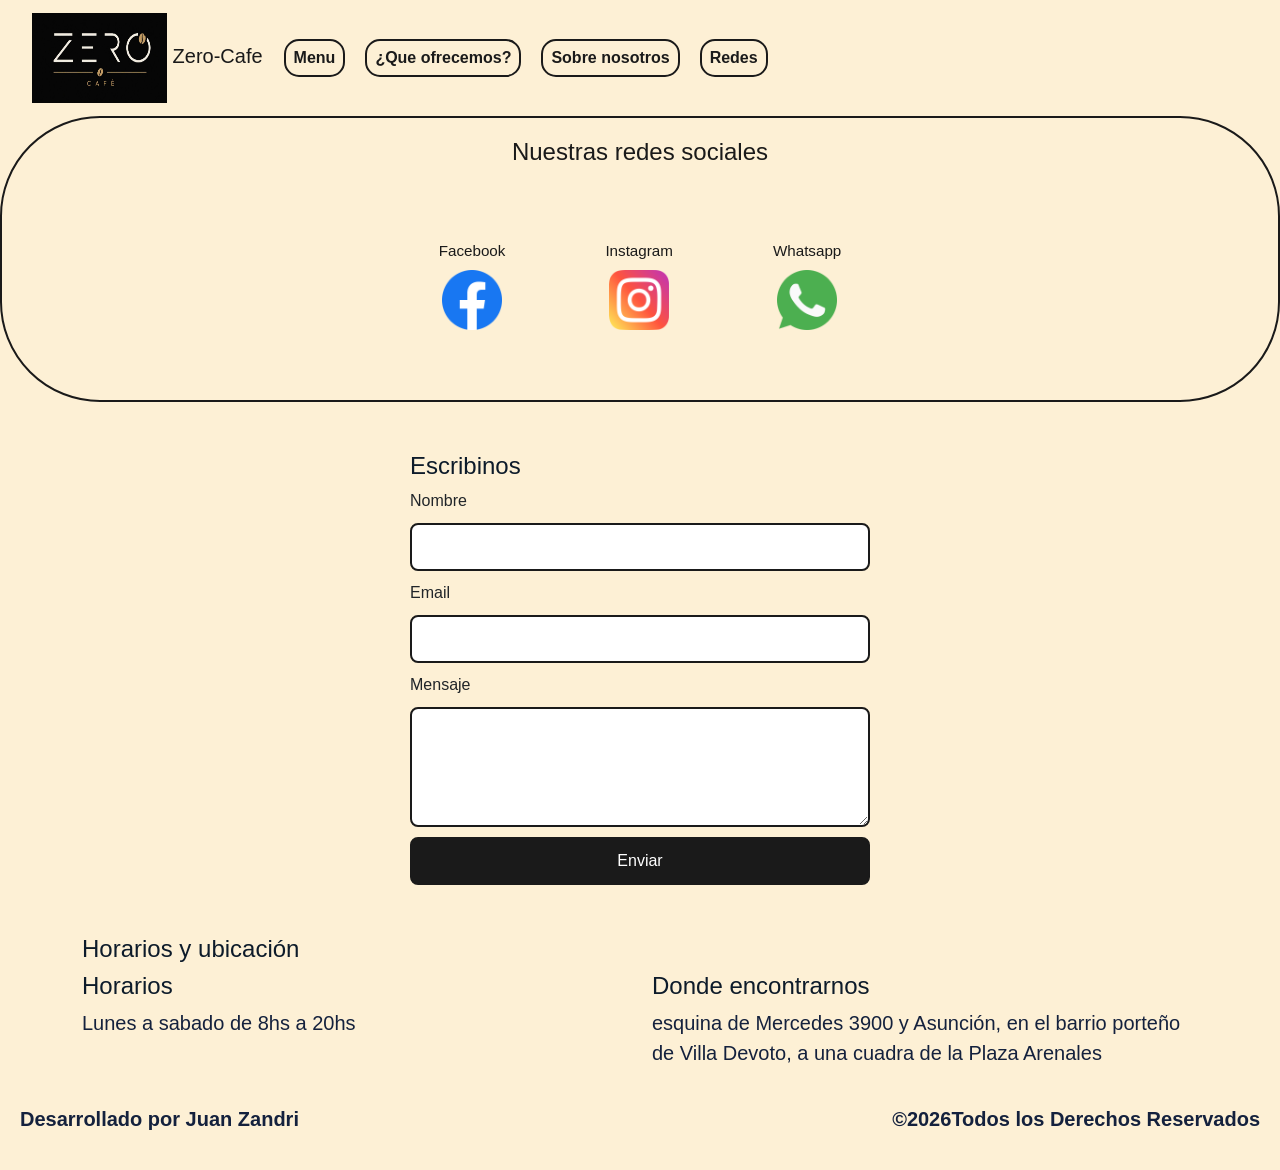
==== commit 550bf4c9: "le agregue una seccion de registro, horarios y ubicacion al contactos" ====
--- a/pages/contacto.html
+++ b/pages/contacto.html
@@ -1,91 +1,133 @@
 <!DOCTYPE html>
 <html lang="es">
+
 <head>
-    <meta charset="UTF-8">
-    <meta name="viewport" content="width=device-width, initial-scale=1.0">
-    <meta name="description" content="Contactate con Zero-Cafe a través de nuestras redes sociales oficiales de Instagram, Facebook y WhatsApp. ¡Esperamos tu mensaje!">
-    <meta name="keywords" content="contacto Zero Cafe, redes sociales cafetería, Instagram Zero Cafe, WhatsApp cafetería Buenos Aires">
-    <title>Zero-Cafe / Contactos</title>
+  <meta charset="UTF-8">
+  <meta name="viewport" content="width=device-width, initial-scale=1.0">
+  <meta name="description"
+    content="Contactate con Zero-Cafe a través de nuestras redes sociales oficiales de Instagram, Facebook y WhatsApp. ¡Esperamos tu mensaje!">
+  <meta name="keywords"
+    content="contacto Zero Cafe, redes sociales cafetería, Instagram Zero Cafe, WhatsApp cafetería Buenos Aires">
+  <title>Zero-Cafe / Contactos</title>
 
   <!-- Bootstrap-->
-    <link href="https://cdn.jsdelivr.net/npm/bootstrap@5.3.3/dist/css/bootstrap.min.css" rel="stylesheet">
-<!-- AOS -->
-    <link href="https://cdn.jsdelivr.net/npm/aos@2.3.1/dist/aos.css" rel="stylesheet">
-  
-     <!-- css -->
-    <link rel="stylesheet" href="../styles/styles.css">
+  <link href="https://cdn.jsdelivr.net/npm/bootstrap@5.3.3/dist/css/bootstrap.min.css" rel="stylesheet">
+  <!-- AOS -->
+  <link href="https://cdn.jsdelivr.net/npm/aos@2.3.1/dist/aos.css" rel="stylesheet">
+
+  <!-- css -->
+  <link rel="stylesheet" href="../styles/styles.css">
 </head>
+
 <body>
   <header>
     <nav class="navbar navbar-expand-lg">
-        <div class="container-fluid">
-            <a class="navbar-brand" href="../index.html">
-                <img class="logo" src="../logos/logo-zero-cafe.jpeg" alt="Logo de la empresa Zero-Cafe" title="Logo Zero-Cafe">
-                Zero-Cafe
-            </a>
+      <div class="container-fluid">
+        <a class="navbar-brand" href="../index.html">
+          <img class="logo" src="../logos/logo-zero-cafe.jpeg" alt="Logo de la empresa Zero-Cafe"
+            title="Logo Zero-Cafe">
+          Zero-Cafe
+        </a>
 
-            <button class="navbar-toggler" type="button" data-bs-toggle="collapse" data-bs-target="#navbarNav"
-                    aria-controls="navbarNav" aria-expanded="false" aria-label="Toggle navigation">
-                <span class="navbar-toggler-icon"></span>
-            </button>
+        <button class="navbar-toggler" type="button" data-bs-toggle="collapse" data-bs-target="#navbarNav"
+          aria-controls="navbarNav" aria-expanded="false" aria-label="Toggle navigation">
+          <span class="navbar-toggler-icon"></span>
+        </button>
 
-            <div class="collapse navbar-collapse" id="navbarNav">
-                <ul class="navbar-nav ms-auto">
-                    <li class="nav-item">
-                        <a class="nav-link mi-link" href="menu.html" title="Menu">Menu</a>
-                    </li>
-                    <li class="nav-item">
-                        <a class="nav-link mi-link" href="servicios.html" title="servicios">¿Que ofrecemos?</a>
-                    </li>
-                    <li class="nav-item">
-                        <a class="nav-link mi-link" href="sobre-mi.html" title="nosotros">Sobre nosotros</a>
-                    </li>
-                    <li class="nav-item">
-                        <a class="nav-link mi-link" href="contacto.html" title="nuestras redes">Redes</a>
-                    </li>
-                </ul>
-            </div>
+        <div class="collapse navbar-collapse" id="navbarNav">
+          <ul class="navbar-nav ms-auto">
+            <li class="nav-item">
+              <a class="nav-link mi-link" href="menu.html" title="Menu">Menu</a>
+            </li>
+            <li class="nav-item">
+              <a class="nav-link mi-link" href="servicios.html" title="servicios">¿Que ofrecemos?</a>
+            </li>
+            <li class="nav-item">
+              <a class="nav-link mi-link" href="sobre-mi.html" title="nosotros">Sobre nosotros</a>
+            </li>
+            <li class="nav-item">
+              <a class="nav-link mi-link" href="contacto.html" title="nuestras redes">Redes</a>
+            </li>
+          </ul>
         </div>
+      </div>
     </nav>
-</header>
-    <main>
-      <section class="seccion-redes">
-        <h2>Nuestras redes sociales</h2>
-        <div class="contenedor-redes">
+  </header>
+  <main>
+    <section class="seccion-redes">
+      <h2>Nuestras redes sociales</h2>
+      <div class="contenedor-redes">
         <article>
           <h3>Facebook</h3>
           <a href="https://www.facebook.com/?locale=es_LA" aria-label="facebook" title="Nuestro facebook">
-            <img class="RRSS-img-2" src="../logos/facebook.png" alt="Icono oficial de Facebook para visitar la página de Zero-Cafe" title="facebook">
+            <img class="RRSS-img-2" src="../logos/facebook.png"
+              alt="Icono oficial de Facebook para visitar la página de Zero-Cafe" title="facebook">
           </a>
         </article>
         <article>
           <h3>Instagram</h3>
-          <a  href="https://www.instagram.com/" aria-label="instagram" title="Nuestro instagram">
-            <img class="RRSS-img-2" src="../logos/instagram.png" alt="Icono oficial de Instagram para seguir a Zero-Cafe" title="instagram">
+          <a href="https://www.instagram.com/" aria-label="instagram" title="Nuestro instagram">
+            <img class="RRSS-img-2" src="../logos/instagram.png"
+              alt="Icono oficial de Instagram para seguir a Zero-Cafe" title="instagram">
           </a>
         </article>
         <article>
           <h3>Whatsapp</h3>
           <a href="https://web.whatsapp.com/" aria-label="whatsapp" title="Nuestro whatsapp">
-            <img class="RRSS-img-2" src="../logos/whatsapp.png" alt="Icono oficial de WhatsApp para contactarse directamente con Zero-Cafe" title="whatsapp">
+            <img class="RRSS-img-2" src="../logos/whatsapp.png"
+              alt="Icono oficial de WhatsApp para contactarse directamente con Zero-Cafe" title="whatsapp">
           </a>
         </article>
+      </div>
+    </section>
+    <section class="seccion-formulario">
+      <h2>Escribinos</h2>
+      <form class="formulario-contacto">
+        <label for="nombre">Nombre</label>
+        <input type="text" id="nombre" class="campo-formulario" required>
+        <label for="email">Email</label>
+        <input type="email" id="email" class="campo-formulario" required>
+        <label for="mensaje">Mensaje</label>
+        <textarea id="mensaje" class="campo-formulario" rows="4" required></textarea>
+        <button type="submit" class="boton-enviar">Enviar</button>
+      </form>
+    </section>
+    <section class="seccion-horarios">
+      <div class="container">
+        <h2>Horarios y ubicación</h2>
+        <div class="row">
+          <div class="col-lg-6">
+            <article class="tarjeta-info" data-aos="fade-up">
+              <h3>Horarios</h3>
+              <p>Lunes a sabado de 8hs a 20hs</p>
+            </article>
+          </div>
+          <div class="col-lg-6">
+            <article class="tarjeta-info" data-aos="fade-up">
+              <h3>Donde encontrarnos</h3>
+              <p>esquina de Mercedes 3900 y Asunción, en el barrio porteño de Villa Devoto, a una cuadra de la Plaza
+                Arenales
+              </p>
+            </article>
+          </div>
         </div>
-        </section>
-    </main>
-    <footer>
+      </div>
+    </section>
+  </main>
+  <footer>
     <p>Desarrollado por Juan Zandri</p>
     <p>&copy;<span id="year"></span>Todos los Derechos Reservados</p>
-</footer>
-<script src="https://cdn.jsdelivr.net/npm/bootstrap@5.3.3/dist/js/bootstrap.bundle.min.js">
-    
-</script>
-<script>
-     document.getElementById("year").textContent = new Date().getFullYear();
-</script>
- <script src="https://cdn.jsdelivr.net/npm/aos@2.3.1/dist/aos.js"></script>
-   <script>
+  </footer>
+  <script src="https://cdn.jsdelivr.net/npm/bootstrap@5.3.3/dist/js/bootstrap.bundle.min.js">
+
+  </script>
+  <script>
+    document.getElementById("year").textContent = new Date().getFullYear();
+  </script>
+  <script src="https://cdn.jsdelivr.net/npm/aos@2.3.1/dist/aos.js"></script>
+  <script>
     AOS.init()
-   </script>
+  </script>
 </body>
+
 </html>
--- a/styles/styles.css
+++ b/styles/styles.css
@@ -11,35 +11,31 @@
 }
 
 body {
-  background-color: #0d1b2a;
-  font-family: "Nunito Sans", "Segoe UI", Tahoma, sans-serif;
+  background-color: #fdf0d5;
+  font-family: "Segoe UI", Tahoma, Geneva, Verdana, sans-serif;
 }
 body h1 {
-  color: #ffffff;
+  color: #0D1B2A;
   font-size: 2rem;
 }
-body h2, body h3 {
-  color: #ffffff;
+body h2,
+body h3 {
+  color: #0D1B2A;
   font-size: 1.3rem;
 }
 body p {
-  color: #ffffff;
+  color: #14213D;
   font-size: 1.1rem;
 }
 @media (min-width: 1024px) {
-  body {
-    background-color: #fdf0d5;
-  }
   body h1 {
-    color: #0D1B2A;
     font-size: 2.5rem;
   }
-  body h2, body h3 {
-    color: #0D1B2A;
+  body h2,
+  body h3 {
     font-size: 1.5rem;
   }
   body p {
-    color: #14213D;
     font-size: 1.25rem;
   }
 }
@@ -65,10 +61,10 @@
 }
 header .nav-link {
   text-decoration: none;
-  color: #ffffff;
+  color: #1a1a1a;
   font-weight: 700;
   padding: 5px 10px;
-  border: 2px solid #ffffff;
+  border: 2px solid #1a1a1a;
   border-radius: 15px;
   transition: background-color 0.3s ease, color 0.3s ease, transform 0.15s ease;
 }
@@ -88,38 +84,27 @@
   margin: 5px;
 }
 header .nav-link:hover {
-  background-color: #ffffff;
-  color: #0D1B2A;
+  background-color: #1a1a1a;
+  color: #ffffff;
 }
 header .nav-link:focus {
   outline: 2px solid #c8a364;
   outline-offset: 2px;
 }
-header .nav-brand {
-  color: #ffffff;
+header .navbar-brand {
+  color: #1a1a1a;
 }
 header .nav-link:active {
   transform: scale(0.95);
 }
 header .navbar-toggler {
-  border-color: #ffffff;
-}
-header .navbar-toggler-icon {
-  filter: invert(1);
+  border-color: #1a1a1a;
 }
 @media (min-width: 1024px) {
   header {
     flex-direction: row;
     justify-content: space-between;
     padding: 0 20px;
-  }
-  header .nav-link {
-    color: #1a1a1a;
-    border: 2px solid #1a1a1a;
-  }
-  header .nav-link:hover {
-    background-color: #1a1a1a;
-    color: #ffffff;
   }
 }
 
@@ -163,13 +148,8 @@
     justify-content: space-between;
   }
 }
-footer footer p {
-  color: #ffffff;
-}
-@media (min-width: 1024px) {
-  footer footer p {
-    color: #14213D;
-  }
+footer p {
+  color: #14213D;
 }
 
 .inicio {
@@ -208,10 +188,10 @@
   }
 }
 .inicio .hero .left .hero-title {
-  color: #ffffff;
+  color: #14213D;
 }
 .inicio .hero .left .hero-p {
-  color: #ffffff;
+  color: #14213D;
 }
 .inicio .hero .left .hero-list {
   display: flex;
@@ -221,7 +201,7 @@
   align-items: normal;
   gap: 10px;
   list-style: none;
-  color: #ffffff;
+  color: #14213D;
 }
 .inicio .hero .left .hero-list li {
   padding: 5px;
@@ -231,16 +211,16 @@
 }
 .inicio .hero .left .hero-nav a {
   text-decoration: none;
-  color: #ffffff;
-  border: 2px solid #ffffff;
+  color: #14213D;
+  border: 2px solid #1a1a1a;
   border-radius: 20px;
   padding: 5px 10px;
   font-weight: 800;
   transition: background-color 0.3s ease, color 0.3s ease, transform 0.15s ease;
 }
 .inicio .hero .left .hero-nav a:hover {
-  background-color: #ffffff;
-  color: #0d1b2a;
+  background-color: #1a1a1a;
+  color: #ffffff;
 }
 .inicio .hero .left .hero-nav a:focus {
   outline: 2px solid #c8a364;
@@ -278,19 +258,6 @@
     width: 40vh;
     max-width: none;
   }
-  .inicio .hero .left .hero-title,
-  .inicio .hero .left .hero-p,
-  .inicio .hero .left .hero-list {
-    color: #14213D;
-  }
-  .inicio .hero .left .hero-nav a {
-    color: #14213D;
-    border: 2px solid #1a1a1a;
-  }
-  .inicio .hero .left .hero-nav a:hover {
-    background-color: #1a1a1a;
-    color: #ffffff;
-  }
   .inicio .hero .right figure .hero-img {
     width: 45vw;
   }
@@ -300,16 +267,16 @@
   object-fit: cover;
 }
 
-.tarjeta-base, .section-c article, .coffee article {
-  background-color: #14213D;
-  border: 2px solid #ffffff;
+.tarjeta-base, .seccion-formulario .tarjeta-info, .tarjeta-historia, .coffee article, .section-c article {
+  background-color: #fdf0d5;
+  border: 2px solid #1a1a1a;
   border-radius: 12px;
   margin-bottom: 25px;
   max-width: 500px;
   width: 100%;
   transition: transform 0.3s ease, box-shadow 0.3s ease;
 }
-.tarjeta-base:hover, .section-c article:hover, .coffee article:hover {
+.tarjeta-base:hover, .seccion-formulario .tarjeta-info:hover, .tarjeta-historia:hover, .coffee article:hover, .section-c article:hover {
   transform: translateY(-8px);
   box-shadow: 0 10px 20px rgba(0, 0, 0, 0.3);
 }
@@ -328,14 +295,14 @@
   flex-direction: column;
   align-items: center;
   padding: 40px 20px;
-  background-color: #0d1b2a;
-  font-family: "Segoe UI", Tahoma, Geneva, Verdana, sans-serif;
-  color: #ffffff;
+  background-color: #fdf0d5;
+  font-family: "Segoe UI", Tahoma, Geneva, Verdana, sans-serif;
+  color: #1a1a1a;
 }
 .coffee .section-coffee {
   font-size: 1.8rem;
   margin-bottom: 30px;
-  color: #ffffff;
+  color: #1a1a1a;
   text-align: center;
 }
 .coffee article {
@@ -345,39 +312,21 @@
   font-size: 1.3rem;
   margin-top: 0;
   margin-bottom: 15px;
-  color: #ffffff;
-  border-bottom: 2px solid #f0e6d8;
+  color: #2c221e;
+  border-bottom: 2px solid #2c221e;
   padding-bottom: 8px;
 }
 .coffee .cafes {
-  color: #ffffff;
+  color: #1b263B;
   font-size: 1.1rem;
   font-weight: 400;
 }
-@media (min-width: 1024px) {
-  .coffee {
-    background-color: #fdf0d5;
-  }
-  .coffee .section-coffee {
-    color: #1a1a1a;
-  }
-  .coffee article {
-    background-color: #fdf0d5;
-    border: 2px solid #1a1a1a;
-  }
-  .coffee article h3 {
-    color: #2c221e;
-  }
-  .coffee .cafes {
-    color: #1b263B;
-  }
-}
 
 .section-c {
   padding: 40px 20px;
-  background-color: #0d1b2a;
-  font-family: "Segoe UI", Tahoma, Geneva, Verdana, sans-serif;
-  color: #ffffff;
+  background-color: #fdf0d5;
+  font-family: "Segoe UI", Tahoma, Geneva, Verdana, sans-serif;
+  color: #1a1a1a;
   display: flex;
   flex-direction: column;
   align-items: center;
@@ -385,7 +334,7 @@
 .section-c .comida {
   font-size: 1.8rem;
   margin-bottom: 30px;
-  color: #ffffff;
+  color: #1a1a1a;
   text-align: center;
 }
 .section-c article {
@@ -395,39 +344,22 @@
   font-size: 1.3rem;
   margin-top: 0;
   margin-bottom: 15px;
-  color: #ffffff;
-  border-bottom: 2px solid #f0e6d8;
+  color: #2c221e;
+  border-bottom: 2px solid #2c221e;
   padding-bottom: 8px;
 }
 .section-c .comida-p {
   font-size: 0.95rem;
   line-height: 1.6;
-  color: #ffffff;
+  color: #1b263B;
   margin: 0;
-}
-@media (min-width: 1024px) {
-  .section-c {
-    background-color: #fdf0d5;
-  }
-  .section-c .comida {
-    color: #1a1a1a;
-  }
-  .section-c article {
-    background-color: #fdf0d5;
-    border: 2px solid #1a1a1a;
-  }
-  .section-c article h3 {
-    color: #2c221e;
-  }
-  .section-c .comida-p {
-    color: #1b263B;
-  }
 }
 
 .section-servicios {
   padding: 20px;
 }
 .section-servicios .tarjeta-servicio {
+  min-height: 420px;
   background-color: #14213D;
   border: 2px solid #c8a364;
   color: #ffffff;
@@ -463,19 +395,11 @@
   font-size: medium;
   color: #fcf8ee;
 }
-@media (min-width: 1024px) {
-  .section-servicios .tarjeta-servicio {
-    margin: 0;
-  }
-}
 
 .tarjeta-historia {
   display: flex;
   flex-direction: column;
   align-items: center;
-  background-color: #14213D;
-  border: 2px solid #ffffff;
-  border-radius: 12px;
   padding: 16px;
   margin: 20px auto;
   max-width: 90%;
@@ -484,8 +408,9 @@
   width: 100%;
   max-width: 280px;
 }
-.tarjeta-historia h2, .tarjeta-historia h3 {
-  color: #ffffff;
+.tarjeta-historia h2,
+.tarjeta-historia h3 {
+  color: #0d1b2a;
   font-size: 1.3rem;
 }
 .tarjeta-historia .texto-tarjeta p,
@@ -493,27 +418,15 @@
   padding: 10px;
   font-family: "Segoe UI", Tahoma, Geneva, Verdana, sans-serif;
   font-size: medium;
-  color: #ffffff;
-}
-@media (min-width: 1024px) {
-  .tarjeta-historia .texto-tarjeta p,
-  .tarjeta-historia .texto-tarjeta-2 p {
-    color: #14213D;
-  }
+  color: #14213D;
 }
 @media (min-width: 1024px) {
   .tarjeta-historia {
     flex-direction: row;
-    background-color: #fdf0d5;
-    border: 2px solid black;
     max-width: 80%;
   }
-  .tarjeta-historia .texto-tarjeta p,
-  .tarjeta-historia .texto-tarjeta-2 p {
-    color: #14213D;
-  }
-  .tarjeta-historia h2, .tarjeta-historia h3 {
-    color: #0d1b2a;
+  .tarjeta-historia h2,
+  .tarjeta-historia h3 {
     font-size: 1.5rem;
   }
 }
@@ -521,14 +434,14 @@
 .seccion-redes {
   text-align: center;
   padding: 20px;
-  border: 2px solid #ffffff;
+  border: 2px solid #1a1a1a;
   border-radius: 30px;
 }
 .seccion-redes h2 {
   margin-top: 0;
   font-family: "Segoe UI", Tahoma, Geneva, Verdana, sans-serif;
   margin-bottom: 25px;
-  color: #ffffff;
+  color: #1a1a1a;
 }
 .seccion-redes .contenedor-redes {
   display: flex;
@@ -542,7 +455,7 @@
 .seccion-redes .contenedor-redes h3 {
   font-size: 0.95rem;
   margin-bottom: 10px;
-  color: #ffffff;
+  color: #1a1a1a;
 }
 .seccion-redes .contenedor-redes .RRSS-img-2 {
   width: 60px;
@@ -558,17 +471,45 @@
     padding: 50px;
     gap: 100px;
   }
-  .seccion-redes .contenedor-redes h3 {
-    color: #1a1a1a;
-  }
 }
 @media (min-width: 1024px) {
   .seccion-redes {
     border-radius: 100px;
   }
-  .seccion-redes h2 {
-    color: #1a1a1a;
-  }
+}
+
+.seccion-formulario {
+  max-width: 500px;
+  margin: 30px auto;
+  padding: 20px;
+}
+.seccion-formulario .formulario-contacto {
+  display: flex;
+  flex-direction: column;
+  flex-wrap: nowrap;
+  justify-content: flex-start;
+  align-items: stretch;
+  gap: 10px;
+}
+.seccion-formulario .campo-formulario {
+  padding: 10px;
+  border: 2px solid #1a1a1a;
+  border-radius: 8px;
+  font-family: "Segoe UI", Tahoma, Geneva, Verdana, sans-serif;
+}
+.seccion-formulario .boton-enviar {
+  padding: 10px;
+  background-color: #1a1a1a;
+  color: #ffffff;
+  border: 2px solid #1a1a1a;
+  border-radius: 8px;
+  cursor: pointer;
+}
+.seccion-formulario .tarjeta-info {
+  text-align: center;
+  padding: 16px;
+  margin: 20px auto;
+  max-width: 600px;
 }
 
 /*# sourceMappingURL=styles.css.map */
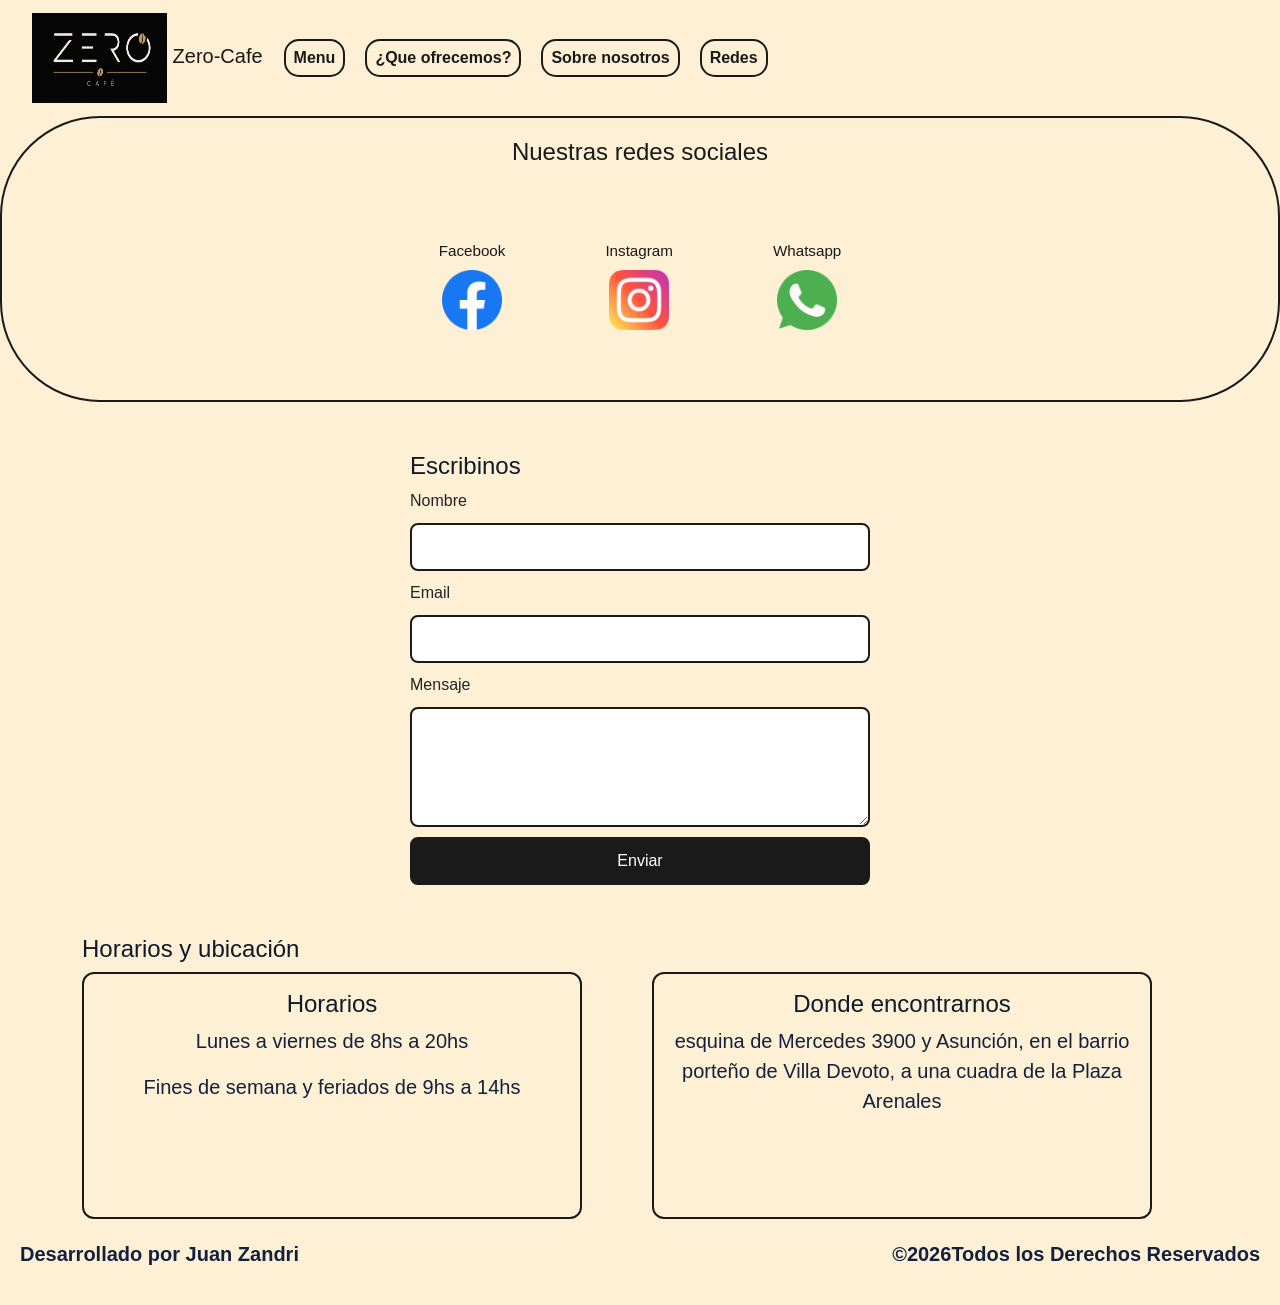
==== commit bb9eb7db: "correccion del codigo de tarjetas horios" ====
--- a/pages/contacto.html
+++ b/pages/contacto.html
@@ -99,7 +99,8 @@
           <div class="col-lg-6">
             <article class="tarjeta-info" data-aos="fade-up">
               <h3>Horarios</h3>
-              <p>Lunes a sabado de 8hs a 20hs</p>
+              <p>Lunes a viernes de 8hs a 20hs</p>
+              <p>Fines de semana y feriados de 9hs a 14hs</p>
             </article>
           </div>
           <div class="col-lg-6">
--- a/styles/styles.css
+++ b/styles/styles.css
@@ -267,7 +267,7 @@
   object-fit: cover;
 }
 
-.tarjeta-base, .seccion-formulario .tarjeta-info, .tarjeta-historia, .coffee article, .section-c article {
+.tarjeta-base, .tarjeta-info, .tarjeta-historia, .coffee article, .section-c article {
   background-color: #fdf0d5;
   border: 2px solid #1a1a1a;
   border-radius: 12px;
@@ -276,7 +276,7 @@
   width: 100%;
   transition: transform 0.3s ease, box-shadow 0.3s ease;
 }
-.tarjeta-base:hover, .seccion-formulario .tarjeta-info:hover, .tarjeta-historia:hover, .coffee article:hover, .section-c article:hover {
+.tarjeta-base:hover, .tarjeta-info:hover, .tarjeta-historia:hover, .coffee article:hover, .section-c article:hover {
   transform: translateY(-8px);
   box-shadow: 0 10px 20px rgba(0, 0, 0, 0.3);
 }
@@ -505,11 +505,12 @@
   border-radius: 8px;
   cursor: pointer;
 }
-.seccion-formulario .tarjeta-info {
+
+.tarjeta-info {
   text-align: center;
   padding: 16px;
-  margin: 20px auto;
-  max-width: 600px;
+  height: 100%;
+  padding-bottom: 60px;
 }
 
 /*# sourceMappingURL=styles.css.map */
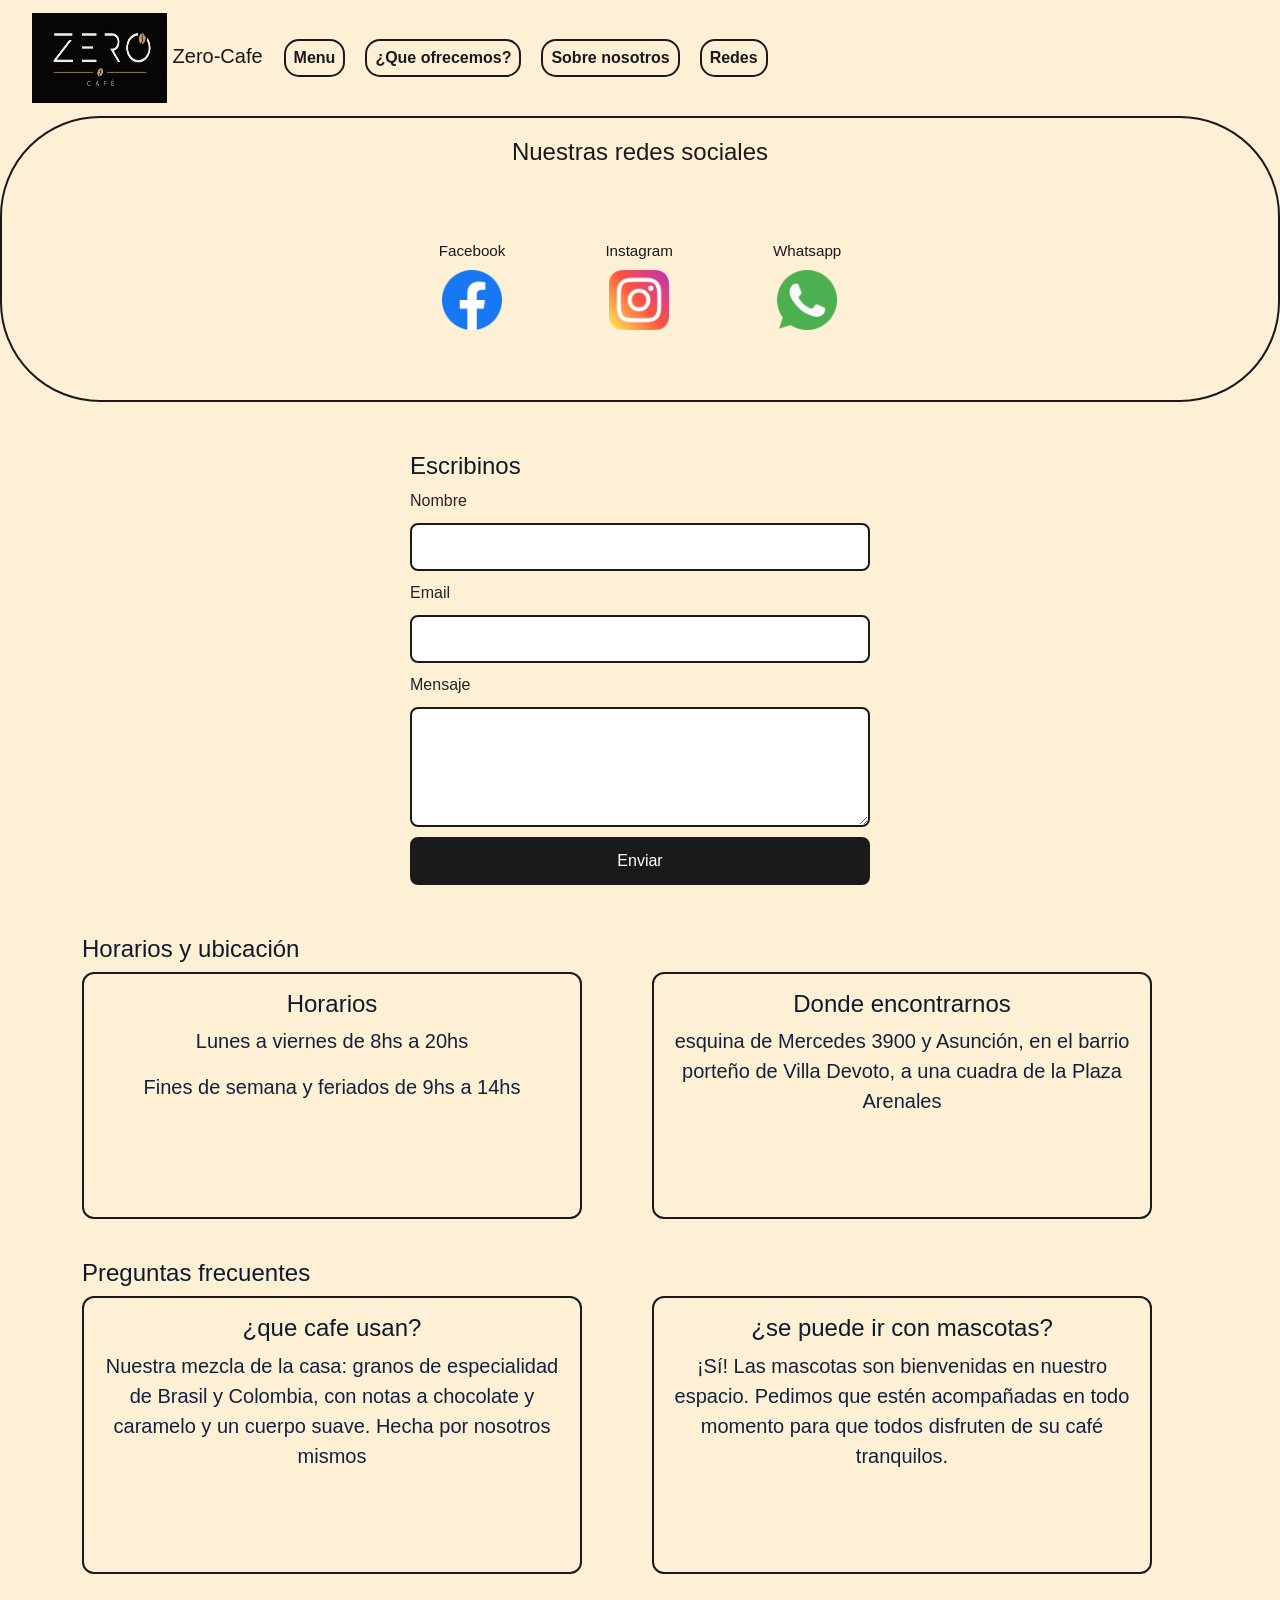
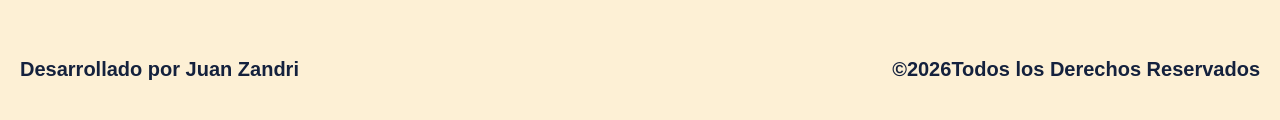
==== commit 19799f45: "se agregaron preguntas frecuentes" ====
--- a/pages/contacto.html
+++ b/pages/contacto.html
@@ -114,6 +114,27 @@
         </div>
       </div>
     </section>
+    <section class="seccion-preguntas">
+      <div class="container">
+        <h2>Preguntas frecuentes</h2>
+        <div class="row">
+          <div class="col-lg-6">
+            <article class="tarjeta-info" data-aos="fade-up">
+              <h3>¿que cafe usan?</h3>
+              <p>Nuestra mezcla de la casa: granos de especialidad de Brasil y Colombia, con notas a chocolate y
+                caramelo y un cuerpo suave. Hecha por nosotros mismos</p>
+            </article>
+          </div>
+          <div class="col-lg-6">
+            <article class="tarjeta-info" data-aos="fade-up">
+              <h3>¿se puede ir con mascotas?</h3>
+              <p>¡Sí! Las mascotas son bienvenidas en nuestro espacio. Pedimos que estén acompañadas en todo
+                momento para que todos disfruten de su café tranquilos.</p>
+            </article>
+          </div>
+        </div>
+      </div>
+    </section>
   </main>
   <footer>
     <p>Desarrollado por Juan Zandri</p>
--- a/styles/styles.css
+++ b/styles/styles.css
@@ -512,5 +512,15 @@
   height: 100%;
   padding-bottom: 60px;
 }
+@media (min-width: 1024px) {
+  .tarjeta-info {
+    height: 100%;
+  }
+}
+
+.seccion-preguntas {
+  padding-top: 40px;
+  padding-bottom: 60px;
+}
 
 /*# sourceMappingURL=styles.css.map */
